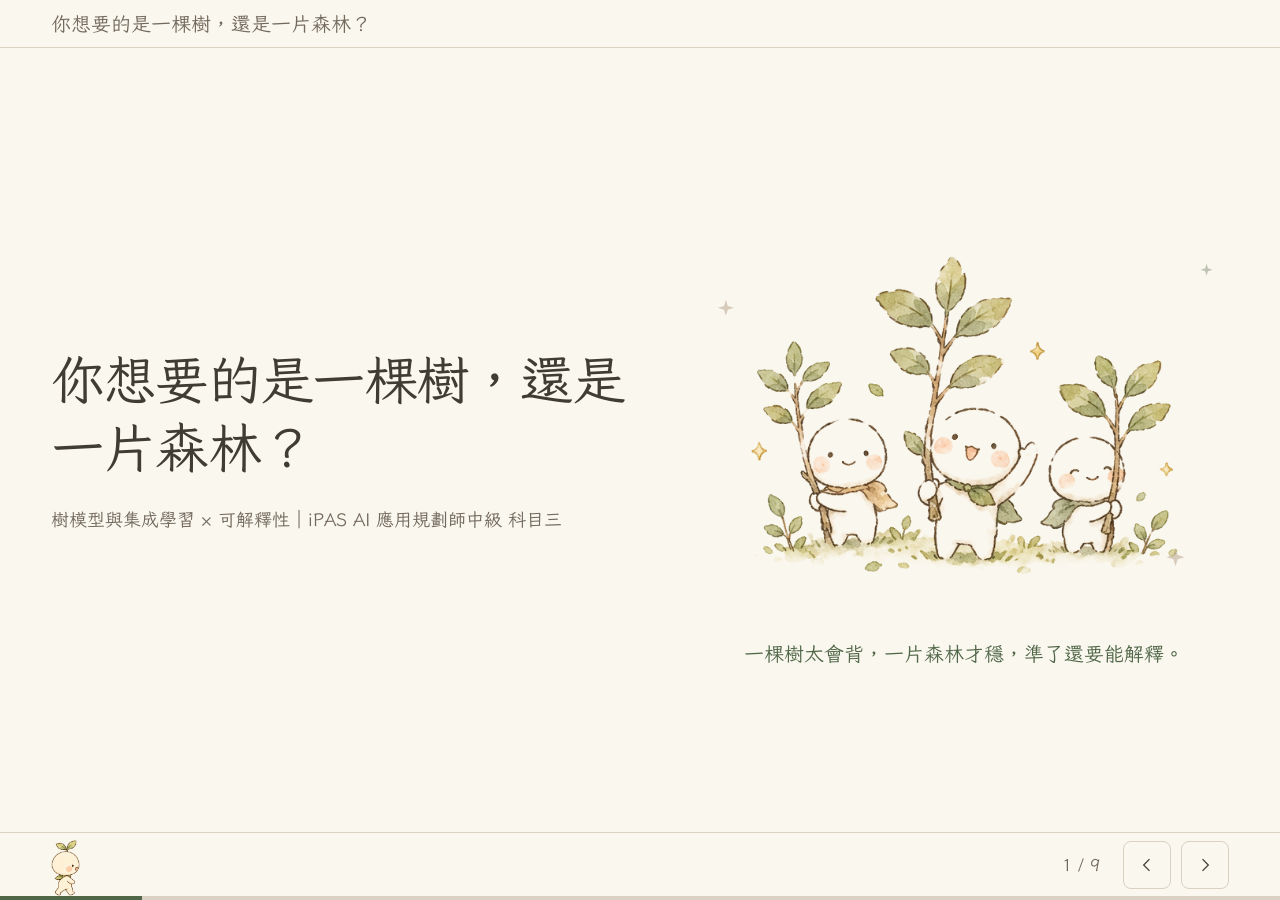
==== index.html @ 28744456 "拿掉超出學習指引的內容：刪附錄 B、C（sklearn 程式題）、去掉 min_samples_leaf／AdaBoost 字眼，共 9 頁 Co-Authored-By: Claude Fable " ====
<!doctype html>
<html lang="zh-Hant">
<head>
<meta charset="utf-8">
<meta name="viewport" content="width=device-width,initial-scale=1,viewport-fit=cover">
<link rel="icon" href="data:,">
<title>你想要的是一棵樹，還是一片森林？</title>
<link rel="preconnect" href="https://fonts.googleapis.com"><link rel="preconnect" href="https://fonts.gstatic.com" crossorigin><link href="https://fonts.googleapis.com/css2?family=LXGW+WenKai+TC&display=swap" rel="stylesheet">
<style>

:root{--footer-height:68px;--type-body:17px;--type-small:17px;--type-micro:16px;--type-reading:20px;--type-svg-body:18px;--type-svg-label:14px;--paper:#faf7ef;--ink:#403c33;--muted:#71695c;--line:#d9d1c1;--soft:#eee7dc;--signal:#e4ebd9;--green:#506747;--tea:#94795c;--serif:"LXGW WenKai TC","LXGW WenKai","霞鶩文楷","Iowan Old Style","Songti TC",Baskerville,serif;--sans:"LXGW WenKai TC","LXGW WenKai","霞鶩文楷","PingFang TC","Helvetica Neue","Microsoft JhengHei",sans-serif;--ease:cubic-bezier(.22,.72,.22,1)}
*{box-sizing:border-box}html,body{width:100%;height:100%;margin:0;overflow:hidden}body{background:var(--paper);color:var(--ink);font:var(--type-body)/1.45 var(--sans)}button{font:inherit;color:inherit;cursor:pointer;border:1px solid var(--line);background:transparent;border-radius:8px;padding:8px 12px;min-height:44px;touch-action:manipulation}button:hover{background:var(--soft)}button:focus-visible{outline:3px solid var(--green);outline-offset:3px}button:disabled{cursor:default}[hidden]{display:none!important}p{margin:0}h3{font-size:20px;margin:0 0 10px}strong{font-weight:650}
.topbar{position:fixed;inset:0 0 auto;height:48px;padding:0 4vw;display:flex;align-items:center;justify-content:space-between;border-bottom:1px solid var(--line);font-size:16px;color:var(--muted)}.brand{font-family:var(--serif);font-size:20px}.deck{height:100%}.slide{position:absolute;inset:48px 0 var(--footer-height);padding:16px 4vw;overflow:auto;visibility:hidden;opacity:0;transform:translateY(12px);transition:opacity .2s var(--ease),transform .2s var(--ease)}.slide.is-active{visibility:visible;opacity:1;transform:none}.shell{width:min(1240px,100%);min-height:100%;margin:auto;display:flex;flex-direction:column;gap:12px}.section-head{display:flex;justify-content:space-between;align-items:center;gap:16px}.section-head h2{font:500 clamp(30px,3.5vw,44px)/1.2 var(--serif);letter-spacing:-.035em;margin:0}.section-head .home-tag{white-space:nowrap;font-size:16px;color:var(--muted)}.section-head:has(.home-tag) h2{font-size:32px}.content{flex:1;display:flex;flex-direction:column;justify-content:center;gap:12px;min-width:0}.page-layout{position:relative;display:flex;flex-direction:column;justify-content:center;gap:12px;flex:1;min-width:0}.art{display:block;max-width:100%;height:auto;object-fit:contain;border:0;background:none;box-shadow:none;pointer-events:none}.bridge{margin:0;font-size:17px;line-height:1.4;color:var(--green);font-weight:650}.source-note{font-size:13px;color:var(--muted)}
table{width:100%;border-collapse:collapse;font-size:17px;line-height:1.4}th,td{text-align:left;vertical-align:top;border-bottom:1px solid var(--line);padding:7px 10px}thead{background:var(--signal)}th{font-weight:650}#s2 table{font-size:17px;line-height:1.3}#s2 th,#s2 td{padding:5px 8px}#s2 tbody tr:nth-child(2),#s2 tbody tr:nth-child(3){background:var(--signal)}#s2 tbody tr:hover td:last-child{background:#dce6ce;transition:background .2s}#s2 td:first-child{width:58%}
.route{display:grid;grid-template-columns:repeat(3,minmax(0,1fr));gap:12px}.route>button,.route>div{border:1px solid var(--line);border-radius:14px 10px 16px 9px;background:#f4f0e6;padding:10px 12px;text-align:left;font-size:16px;display:grid;grid-template-columns:36px 1fr;gap:4px 8px;align-items:center}.route span{grid-column:1/-1}.route-icon{width:34px;height:34px;fill:var(--signal);stroke:var(--green);stroke-width:2;stroke-linecap:round;stroke-linejoin:round}.svg-defs{position:absolute;width:0;height:0;overflow:hidden}
.quiz{min-width:0}.question{font-size:17px;line-height:1.45;margin-bottom:10px}.question p+p{margin-top:4px}.options{display:grid;grid-template-columns:1fr 1fr;gap:8px}.option{text-align:left;line-height:1.45;font-size:17px;padding:8px 10px;background:#fffdf8;transition:background .2s,border-color .2s}.quiz[data-answered] .option{background:var(--soft);border-color:var(--line);color:var(--muted)}.quiz[data-answered] .option.correct{background:var(--signal);border-color:var(--green);color:var(--ink)}.feedback{margin-top:10px;padding:10px 12px;border-left:3px solid var(--green);background:#edf1e5;font-size:17px;line-height:1.4;animation:fade-in .3s var(--ease)}.feedback p+p{margin-top:4px}.result{font-weight:650;color:var(--green);margin-bottom:5px}.mechanism{display:block;width:100%;height:150px;margin:4px 0 8px;fill:var(--signal);stroke:var(--green);stroke-width:2}.mechanism text{fill:var(--ink);stroke:none;font:18px var(--sans)}.ink-lines{fill:#faf7ef;stroke-linecap:round}.original-data{width:62%;margin:8px auto}.original-data td,.original-data th{padding:3px 8px}.quiz[data-answered] .original-data tbody tr:first-child td:last-child{outline:2px solid var(--green);outline-offset:-2px;background:var(--signal)}.steps{border-bottom:1px solid var(--line);margin-bottom:6px;padding-bottom:6px}.steps p{font-weight:600}#s5 .question{line-height:1.35}#s5 .feedback{font-size:16px;line-height:1.35}#s5 .option{line-height:1.35}#s6 .feedback table{margin:8px 0;font-size:16px}#s6 .feedback th,#s6 .feedback td{padding:5px 8px}
.accordion{display:grid;gap:10px}.exam-row{border:1px solid var(--line);border-radius:10px;overflow:hidden}.row-toggle{width:100%;border:0;border-radius:0;display:grid;grid-template-columns:138px 1fr;gap:4px 12px;text-align:left}.row-toggle span:first-child{color:var(--tea)}.row-toggle small{grid-column:2;font-size:13px;color:var(--muted)}.summary-answer{grid-column:2;color:var(--green);font-weight:650}.exam-panel{padding:8px 12px 12px;border-top:1px solid var(--line);animation:fade-in .3s}.exam-panel .option{font-size:16px;padding:6px 9px}.exam-panel .question{font-size:17px}.exam-panel .feedback{padding:5px 10px}.exam-panel .result{margin:0}.exam-panel .feedback p+p{display:none}
.flip-grid{display:grid;grid-template-columns:1fr 1fr;gap:16px;align-items:start}.flip-card{perspective:900px;border:1px solid var(--line);border-radius:14px;background:#f4f0e6;overflow:hidden}.flip-toggle{width:100%;text-align:left;border:0;border-radius:0;background:var(--soft);font-weight:650}.flip-front,.flip-back{padding:16px;min-height:220px}.flip-front h3,.flip-back h3{color:var(--green)}.flip-front p+p{margin-top:18px}.flip-back{animation:flip-in .35s var(--ease);transform-origin:center}.flip-back .question,.flip-back .option,.flip-back .feedback{font-size:16px}.flip-back .options{grid-template-columns:1fr;gap:5px}.flip-back .option{padding:5px 8px}.flip-back .feedback{padding:5px 8px}.flip-back .feedback p:not(.result){display:none}#s7 .route{margin-bottom:10px}.takeaways{display:grid;gap:48px}.takeaways p{font:500 clamp(25px,2.9vw,37px)/1.45 var(--serif);opacity:0;transform:translateY(10px)}.takeaways p.shown{opacity:1;transform:none;transition:opacity .35s,transform .35s}#s8 .section-head{display:none}
.appendix-grid{display:grid;grid-template-columns:1fr 1fr;gap:24px;align-items:start}.appendix-grid>div{min-width:0}.appendix-grid .options{grid-template-columns:1fr;gap:6px}.appendix-grid .option{font-size:17px;padding:7px 10px}.appendix-grid .question{font-size:17px}.appendix-grid .feedback{font-size:16px}.appendix-grid table{font-size:17px}.reference-notes{padding:16px;background:var(--soft);display:grid;gap:12px}pre{margin:8px 0;padding:12px;background:#eee9df;border:1px solid var(--line);border-radius:8px;overflow:auto;max-width:100%;font:13px/1.5 ui-monospace,SFMono-Regular,Menlo,monospace;tab-size:4}code{font:inherit}.back-link{margin-left:auto;white-space:nowrap;font-size:16px;min-height:38px}.progress{z-index:11;position:fixed;bottom:0;left:0;width:100%;height:4px;background:var(--line)}.progress:after{content:"";display:block;width:var(--progress);height:100%;background:var(--green);transition:width .2s}.edge{position:fixed;top:48px;bottom:var(--footer-height);width:2.5vw;padding:0;min-height:0;border:0;border-radius:0;z-index:4;background:transparent}.edge:hover{background:rgba(148,121,92,.08)}#prev{left:0}#next{right:0}
@keyframes fade-in{from{opacity:0;transform:translateY(6px)}to{opacity:1;transform:none}}@keyframes flip-in{from{opacity:0;transform:rotateY(-12deg)}to{opacity:1;transform:none}}
.quiz[data-qid="mock-2"] .verbatim{display:grid;grid-template-columns:1fr 1fr;gap:16px}.quiz[data-qid="mock-2"] .options{grid-template-columns:1fr}.quiz[data-qid="mock-2"] .original-data{width:100%}.quiz[data-qid="mock-2"] .feedback{display:grid;grid-template-columns:1fr 1fr;gap:4px 18px}.quiz[data-qid="mock-2"] .result{grid-column:1/-1}.quiz[data-qid="mock-2"] .steps{border-bottom:0;margin:0;padding:0}
@media(max-width:900px){.section-head h2{font-size:32px}.page-layout{gap:16px}.slide{padding:16px 4vw}.route{gap:6px}.route>button,.route>div{font-size:14px}.appendix-grid{gap:16px}}
@media(max-width:600px){.quiz[data-qid="mock-2"] .verbatim,.quiz[data-qid="mock-2"] .feedback{grid-template-columns:1fr}.topbar{height:48px}.brand{font-size:17px}.section-head h2,.section-head:has(.home-tag) h2{font-size:28px}.section-head{flex-wrap:wrap}.options,.appendix-grid,.flip-grid,.route{grid-template-columns:1fr}.row-toggle{grid-template-columns:1fr}.row-toggle small,.summary-answer{grid-column:1}.original-data{width:100%}#s8 .takeaways{padding-top:30px}.takeaways{gap:24px}.section-head .home-tag{font-size:13px}}
#s3 .accordion:has(.row-toggle[aria-expanded="true"]) .row-toggle[aria-expanded="false"] :is(small,.summary-answer){display:none}
#s3 .row-toggle[aria-expanded="true"] small{display:none}
#s3 .exam-panel .question,#s3 .exam-panel .option{font-size:15px;line-height:1.4}
#s3 .exam-panel .options{gap:6px}
/* Transparent stickers occupy page-specific whitespace; no shared illustration column. */
#s2 .section-head{gap:24px;align-items:center}#s2 .section-head h2{flex:1;min-width:0}#s2 .art{width:12vw;flex:none}#s2 .content{justify-content:flex-start}
#s3 .content{margin-right:calc(22vw + 24px)}#s3 .art{position:absolute;right:0;bottom:12px;width:22vw}
#s3 .page-layout:has(.row-toggle[aria-expanded="true"]) .content{margin-right:calc(14vw + 24px)}#s3 .page-layout:has(.row-toggle[aria-expanded="true"]) .art{width:14vw}
:is(#s4,#s5,#s6) .verbatim{display:grid;grid-template-columns:minmax(0,1fr) auto;gap:12px 24px;align-items:end}
:is(#s4,#s5,#s6) .verbatim>.question{grid-column:1/-1;margin:0}:is(#s4,#s5,#s6) .verbatim>.options{grid-column:1;align-self:start}
:is(#s4,#s5,#s6) .art{grid-column:2;grid-row:2;justify-self:end;transition:width .3s var(--ease),height .3s var(--ease)}
#s4 .art{width:24vw}#s5 .art{width:auto;height:40vh}#s6 .art{width:26vw}
:is(#s4,#s6) .quiz[data-answered] .art{width:10vw}#s5 .quiz[data-answered] .art{height:12vh}
#s5 .verbatim{grid-template-columns:minmax(0,1.1fr) minmax(0,1fr) auto;column-gap:16px}#s5 .verbatim>.question{grid-column:1;grid-row:1}#s5 .verbatim>.options{grid-column:2;grid-row:1;grid-template-columns:1fr}#s5 .verbatim>.art{grid-column:3;grid-row:1}#s5 .original-data{width:100%;margin:8px 0}
#s7 .page-layout>.content{flex:1}#s7 .art{position:absolute;left:calc(50% - 148px);bottom:0;width:10vw;margin:0}
#s8 .takeaways{margin-right:calc(23vw + 24px)}#s8 .art{position:absolute;right:0;top:50%;width:23vw;transform:translateY(-50%)}
@media(max-width:900px){#s7 .art{position:static;align-self:flex-end}#s2 .section-head{flex-wrap:nowrap}#s5 .verbatim{grid-template-columns:minmax(0,1fr) auto;column-gap:24px}#s5 .verbatim>.question{grid-column:1/-1;grid-row:1}#s5 .verbatim>.options{grid-column:1;grid-row:2}#s5 .verbatim>.art{grid-column:2;grid-row:2}}
@media(max-width:600px){.brand{font-size:clamp(12px,3.7vw,17px)}#s2 .section-head{flex-wrap:wrap}#s2 .art{width:40vw;margin-left:auto}#s3 .content,#s3 .page-layout:has(.row-toggle[aria-expanded="true"]) .content{margin-right:0}#s3 .art,#s3 .page-layout:has(.row-toggle[aria-expanded="true"]) .art{position:static;width:40vw;align-self:flex-end}:is(#s4,#s5,#s6) .verbatim{grid-template-columns:minmax(0,1fr)}:is(#s4,#s5,#s6) .art{grid-column:1;grid-row:3}:is(#s4,#s6) .art{width:46vw}#s5 .art{height:40vh;max-height:320px}#s5 .verbatim>.options{grid-column:1;grid-row:2;grid-template-columns:1fr}#s5 .verbatim>.art{grid-column:1;grid-row:3}:is(#s4,#s6) .quiz[data-answered] .art{width:24vw}#s5 .quiz[data-answered] .art{height:12vh}#s7 .art{position:static;width:44vw;align-self:flex-end}#s8 .takeaways{margin-right:0}#s8 .art{position:static;transform:none;width:56vw;align-self:flex-end}}
.footer{position:fixed;inset:auto 0 0;height:var(--footer-height);background:var(--paper);z-index:10;display:flex;align-items:center;justify-content:space-between;gap:24px;padding:8px 4vw 11px;border-top:1px solid var(--line)}
.footer-notes{flex:1;min-width:0}.controls{display:flex;align-items:center;gap:10px;margin-left:auto;flex-shrink:0}.controls button{width:48px;height:48px;padding:8px;display:grid;place-items:center}.controls svg{width:20px;height:20px;fill:none;stroke:currentColor;stroke-width:1.5}.controls .mode-toggle{width:auto;padding:0 14px;font:inherit;font-size:16px;white-space:nowrap}.mode-toggle[aria-pressed="true"]{background:var(--signal);border-color:var(--green)}.page-number{min-width:64px;text-align:center;white-space:nowrap;font-variant-numeric:tabular-nums;color:var(--muted)}
@media(max-width:900px){:root{--footer-height:116px}.footer{flex-wrap:wrap;gap:4px;padding:8px 4vw 11px}.footer-notes{flex-basis:100%}.footer .bridge{font-size:15px}.controls{gap:8px}}
/* Cover: independent transform layers keep entrance, float and sway additive. */
.cover .hero{display:grid;grid-template-columns:1.15fr 1fr;align-items:center;gap:40px;flex:1;min-width:0}
.cover h1{font:400 clamp(32px,4.2vw,54px)/1.25 var(--serif);letter-spacing:-.035em;margin:0 0 24px}
.cover .muted{color:var(--muted);font-size:18px;line-height:1.6}
.cover .score-art{min-width:0;text-align:center}
.cover .reading{font-size:var(--type-reading);line-height:1.5;color:var(--green);margin-top:20px}
.cover-entrance{padding:24px;opacity:1;transform:none}
.cover-float{position:relative;width:fit-content;max-width:100%;margin:auto}
.cover-sway{transform-origin:50% 80%}
.cover .art{height:min(45vh,360px);width:auto;max-width:100%;object-fit:contain}
.cover-star{position:absolute;width:16px;height:16px;background:var(--tea);clip-path:polygon(50% 0,62% 38%,100% 50%,62% 62%,50% 100%,38% 62%,0 50%,38% 38%);opacity:.35}
.cover-star:nth-of-type(1){left:-12px;top:18%}
.cover-star:nth-of-type(2){right:-14px;top:8%;width:12px;height:12px;background:var(--green)}
.cover-star:nth-of-type(3){right:3%;bottom:8%;width:18px;height:18px}
.cover.is-active .cover-entrance{animation:cover-enter .4s ease-out both}
.cover.is-active .cover-float{animation:cover-float 3.2s ease-in-out .4s infinite}
.cover.is-active .cover-sway{animation:cover-sway 5s ease-in-out .8s infinite backwards}
.cover.is-active .cover-star{animation:cover-twinkle 1.8s ease-in-out .4s infinite}
.cover.is-active .cover-star:nth-of-type(2){animation-duration:2.2s;animation-delay:.9s}
.cover.is-active .cover-star:nth-of-type(3){animation-duration:2.6s;animation-delay:1.3s}
@keyframes cover-enter{from{opacity:0;transform:translateY(12px)}to{opacity:1;transform:translateY(0)}}
@keyframes cover-float{0%,100%{transform:translateY(0)}50%{transform:translateY(-8px)}}
@keyframes cover-sway{0%,100%{transform:rotate(-1.2deg)}50%{transform:rotate(1.2deg)}}
@keyframes cover-twinkle{0%,100%{opacity:.15}50%{opacity:.9}}
@media(max-width:900px){.cover .hero{gap:24px}.cover h1{font-size:36px}}
@media(max-width:600px){.cover .hero{grid-template-columns:minmax(0,1fr);gap:16px;align-content:center}.cover h1{font-size:30px;margin-bottom:12px}.cover .muted{font-size:16px}.cover .art{height:min(32vh,240px)}.cover .reading{font-size:18px;margin-top:8px}.cover-entrance{padding:16px}}
@media(prefers-reduced-motion:reduce){*,*:before,*:after{transition:none!important;animation:none!important}}
@media print{html,body{height:auto;overflow:visible}.topbar,.edge,.progress,.back-link,.footer{display:none}.slide{position:relative;inset:auto;visibility:visible!important;opacity:1;transform:none;overflow:visible;break-after:page}.takeaways p{opacity:1;transform:none}.shell{min-height:0}}
</style>
<link rel="stylesheet" href="library/tea-characters.css"><script type="module" src="library/tea-characters.js"></script>
<style>.footer .flipbook{position:absolute;left:4vw;bottom:4px;margin:0;pointer-events:none}.footer .footer-notes{padding-left:72px}.tea-duo{display:flex;justify-content:center;align-items:flex-end;gap:28px}.cover .tea-duo{height:min(45vh,360px)}#s8 .tea-duo{position:absolute;right:0;top:50%;width:23vw;transform:translateY(-50%);gap:16px}@media(max-width:600px){.cover .tea-duo{height:min(32vh,240px)}}</style>
</head>
<body>
<svg class="svg-defs" aria-hidden="true"><defs>
<symbol id="tree" viewBox="0 0 64 64"><path d="M32 57V33M32 5 13 29h10L9 44h46L41 29h10Z"/></symbol>
<symbol id="forest" viewBox="0 0 64 64"><path d="M13 53V34M13 13 3 29h6L1 42h24L17 29h6ZM50 53V34M50 13 40 29h6L38 42h24L54 29h6ZM32 58V32M32 5 20 25h7L17 43h30L37 25h7Z"/></symbol>
<symbol id="glass" viewBox="0 0 64 64"><circle cx="27" cy="26" r="19"/><path d="m41 41 17 17M19 27l6 6 12-15"/></symbol>
</defs></svg>
<header class="topbar"><span class="brand">你想要的是一棵樹，還是一片森林？</span></header>
<main class="deck">
<section class="slide cover is-active" id="s1" data-title="你想要的是一棵樹，還是一片森林？" aria-labelledby="s1-title" aria-hidden="false">
<div class="shell"><div class="hero">
<div><h1 id="s1-title">你想要的是一棵樹，還是一片森林？</h1><p class="muted">樹模型與集成學習 × 可解釋性｜iPAS AI 應用規劃師中級 科目三</p></div>
<div class="score-art"><div class="cover-entrance"><div class="cover-float"><div class="cover-sway"><img class="art" src="assets/p03.png" width="595" height="457" alt="三個小人舉著樹苗"></div><span class="cover-star" aria-hidden="true"></span><span class="cover-star" aria-hidden="true"></span><span class="cover-star" aria-hidden="true"></span></div></div><p class="reading">一棵樹太會背，一片森林才穩，準了還要能解釋。</p></div>
</div></div></section>
<section class="slide" id="s2" data-title="你想要的是一棵樹，還是一片森林？" aria-labelledby="s2-title" aria-hidden="true" inert>
<div class="shell"><header class="section-head"><h2 id="s2-title">你想要的是一棵樹，還是一片森林？</h2><img class="art" src="assets/p01.png" width="657" height="445" alt=""></header>
<div class="page-layout"><div class="content"><div class="route"><button type="button" data-goto="4"><svg class="route-icon" viewBox="0 0 64 64" aria-hidden="true"><use href="#tree"/></svg><strong>一棵決策樹（Decision Tree）</strong><span>看得到每條規則，但太會背</span></button><button type="button" data-goto="5"><svg class="route-icon" viewBox="0 0 64 64" aria-hidden="true"><use href="#forest"/></svg><strong>一片森林（集成：Random Forest／XGBoost）</strong><span>準，但看不到規則</span></button><button type="button" data-goto="7"><svg class="route-icon" viewBox="0 0 64 64" aria-hidden="true"><use href="#glass"/></svg><strong>解釋回來</strong><span>特徵重要性（Feature Importance）看整體、SHAP 看單筆</span></button></div><p class="source-note">兩場公告試題：樹模型 4 題（114-2 第 8、18 題；115-1 第 16、28 題）、可解釋性 2 題（114-2 第 14 題；115-1 第 37 題），合計 12 分。</p><table class=""><thead><tr><th scope="col">看到</th><th scope="col">選</th></tr></thead><tbody><tr><td>資訊增益（Information Gain）、基尼不純度（Gini Impurity）</td><td>決策樹的分裂指標</td></tr><tr><td>Bootstrap 抽樣＋每次分裂隨機選部分特徵、平行訓練、投票／平均</td><td>隨機森林（Random Forest）＝ Bagging，降變異（Variance）</td></tr><tr><td>逐步修正目前累積模型的殘差（前一階段的誤差）、序列訓練</td><td>梯度提升（Gradient Boosting）＝ Boosting，降偏差（Bias）</td></tr><tr><td>正則化項＋缺失值自動處理＋並行化訓練</td><td>XGBoost 相較傳統 GBDT 的改進</td></tr><tr><td>目標函數加樹的複雜度懲罰項（深度、葉節點數、葉節點權重 L2）</td><td>XGBoost 防過擬合的設計</td></tr><tr><td>非線性關係＋要整體特徵重要性供稽核</td><td>隨機森林迴歸（Random Forest Regression）</td></tr><tr><td>要解釋單筆預測的原因</td><td>SHAP；要看整體重視哪些特徵 → 全域特徵重要性</td></tr><tr><td>葉子式生長（Leaf-wise）、更快但較易過擬合</td><td>LightGBM</td></tr><tr><td>醫療診斷、貸款核准這類高風險決策，要能說明理由</td><td>可解釋性最關鍵的情境</td></tr></tbody></table></div>
</div>
</div></section>
<section class="slide" id="s3" data-title="兩場考過的 4 題" aria-labelledby="s3-title" aria-hidden="true" inert>
<div class="shell"><header class="section-head"><h2 id="s3-title">兩場考過的 4 題</h2></header>
<div class="page-layout"><div class="content"><div class="accordion"><div class="exam-row"><button class="row-toggle" aria-expanded="false" aria-controls="exam-0" type="button"><span>114-2 第 8 題</span><strong>資訊增益主要用在哪類模型</strong><span class="summary-answer" hidden>(D) 遞迴分裂的決策樹</span><small>資訊增益</small></button><div class="exam-panel" id="exam-0" hidden><article class="quiz" data-qid="official-1" data-answer="D">
<div class="verbatim"><div class="question"><p>資訊增益（Information Gain）常用於衡量特徵對分類結果的不確定性貢獻程度，並據以進行特徵選擇。此方法主要應用於下列哪一類模型架構中？</p></div>
<div class="options"><button type="button" class="option" aria-pressed="false">(A)使用 L1 正則化進行特徵篩選的線性模型；</button>
<button type="button" class="option" aria-pressed="false">(B)利用激活函數（Activation Function）進行特徵擷取的深度神經網路；</button>
<button type="button" class="option" aria-pressed="false">(C)透過核函數（Kernel Function）將特徵映射至高維空間的分類模型；</button>
<button type="button" class="option" aria-pressed="false">(D)透過遞迴分裂方式建立分類規則的決策樹模型</button>
</div></div>
<div class="feedback" hidden role="status"><p class="result">正解 D</p><p>資訊增益</p></div>
</article></div></div><div class="exam-row"><button class="row-toggle" aria-expanded="false" aria-controls="exam-1" type="button"><span>114-2 第 18 題</span><strong>XGBoost 相較傳統 GBDT 的主要技術改進</strong><span class="summary-answer" hidden>(A) 正則化＋缺失值自動處理＋並行化</span><small>XGBoost 比 GBDT 多了什麼</small></button><div class="exam-panel" id="exam-1" hidden><article class="quiz" data-qid="official-2" data-answer="A">
<div class="verbatim"><div class="question"><p>下列何者最能同時反映 XGBoost（eXtreme Gradient Boosting）相較於傳統梯度提升決策樹（Gradient Boosting Decision Tree, GBDT）的主要技術改進？</p></div>
<div class="options"><button type="button" class="option" aria-pressed="false">(A)引入正則化項（Regularization）以抑制過擬合，並支援缺失值自動處理與並行化訓練；</button>
<button type="button" class="option" aria-pressed="false">(B)改以隨機森林（Random Forest）架構取代樹模型以提升準確率；</button>
<button type="button" class="option" aria-pressed="false">(C)以類神經網路（Neural Network）取代弱分類器（Weak Learners）；</button>
<button type="button" class="option" aria-pressed="false">(D)採用批次正規化（Batch Normalization）技術提升模型穩定性</button>
</div></div>
<div class="feedback" hidden role="status"><p class="result">正解 A</p><p>XGBoost 比 GBDT 多了什麼</p></div>
</article></div></div><div class="exam-row"><button class="row-toggle" aria-expanded="false" aria-controls="exam-2" type="button"><span>115-1 第 16 題</span><strong>XGBoost 目標函數加了什麼防過擬合</strong><span class="summary-answer" hidden>(A) 樹的複雜度懲罰項</span><small>目標函數正則化</small></button><div class="exam-panel" id="exam-2" hidden><article class="quiz" data-qid="official-3" data-answer="A">
<div class="verbatim"><div class="question"><p>某資料科學家在信用評分任務中使用 XGBoost 建立模型，發現模型在訓練集表現良好但驗證集出現過擬合跡象。他檢視其模型設計，發現 XGBoost 在目標函數（Objective Function）中引入額外的正則化機制以控制模型複雜度。相較於傳統梯度提升決策樹（GBDT），XGBoost 在其核心目標函數中加入了下列哪一種關鍵設計，使其具備更強的防過擬合能力？</p></div>
<div class="options"><button type="button" class="option" aria-pressed="false">(A)加入樹的複雜度懲罰項（包含深度、葉節點數量與葉節點權重的 L2 正則化）；</button>
<button type="button" class="option" aria-pressed="false">(B)加入動態學習率（Dynamic Learning Rate）的強制衰減機制；</button>
<button type="button" class="option" aria-pressed="false">(C)加入卷積運算（Convolution）以萃取特徵間的空間關係；</button>
<button type="button" class="option" aria-pressed="false">(D)強制所有決策樹深度為 1（Decision Stumps）</button>
</div></div>
<div class="feedback" hidden role="status"><p class="result">正解 A</p><p>目標函數正則化</p></div>
</article></div></div><div class="exam-row"><button class="row-toggle" aria-expanded="false" aria-controls="exam-3" type="button"><span>115-1 第 28 題</span><strong>非線性＋要整體特徵重要性供稽核，選哪個模型</strong><span class="summary-answer" hidden>(B) 隨機森林迴歸</span><small>非線性＋特徵重要性</small></button><div class="exam-panel" id="exam-3" hidden><article class="quiz" data-qid="official-4" data-answer="B">
<div class="verbatim"><div class="question"><p>某房仲平台要預測物件成交價，資料集含 50 個特徵，其中部分特徵與房價呈非線性關係，且業務單位要求模型須能提供整體特徵重要性以供稽核。下列哪一種模型選擇策略最符合需求？</p></div>
<div class="options"><button type="button" class="option" aria-pressed="false">(A)使用羅吉斯迴歸（Logistic Regression），透過線性係數解釋特徵影響，但無法有效建模非線性關係；</button>
<button type="button" class="option" aria-pressed="false">(B)使用隨機森林迴歸（Random Forest Regression），可處理非線性關係，並提供整體特徵重要性（Feature Importance）作為解釋依據；</button>
<button type="button" class="option" aria-pressed="false">(C)用 K-means 分群（K-means Clustering）後分別建立迴歸模型，以提升預測準確度並間接提升可解釋性；</button>
<button type="button" class="option" aria-pressed="false">(D)使用支持向量迴歸（Support Vector Regression, SVR），透過核函數（Kernel Function）捕捉非線性關係，並以支持向量解釋模型決策</button>
</div></div>
<div class="feedback" hidden role="status"><p class="result">正解 B</p><p>非線性＋特徵重要性</p></div>
</article></div></div></div></div>
<img class="art" src="assets/p02.png" width="314" height="347" alt="">
</div>
</div></section>
<section class="slide" id="s4" data-title="模擬題① 隨機森林為什麼比一棵樹穩" aria-labelledby="s4-title" aria-hidden="true" inert>
<div class="shell"><header class="section-head"><h2 id="s4-title">模擬題① 隨機森林為什麼比一棵樹穩</h2></header>
<div class="page-layout"><div class="content"><article class="quiz" data-qid="mock-1" data-answer="C">
<div class="verbatim"><div class="question"><p>某團隊發現，單棵決策樹只要訓練資料略有變動，預測結果就明顯改變，因此改用隨機森林（Random Forest）。</p>
<p>下列哪項最能解釋隨機森林改善這種不穩定性的主要機制？</p></div>
<div class="options"><button type="button" class="option" aria-pressed="false">A. 依序建立決策樹，讓每棵新樹專門修正前一階段的預測錯誤。</button>
<button type="button" class="option" aria-pressed="false">B. 讓每棵樹使用完全相同的資料與特徵，使所有樹盡量產生一致結果。</button>
<button type="button" class="option" aria-pressed="false">C. 透過 Bootstrap 抽樣及分裂時的隨機特徵選取，降低樹間相關性，再整合預測。</button>
<button type="button" class="option" aria-pressed="false">D. 將每棵樹限制為只有一次分裂，再以提高各棵樹偏差的方式提升穩定性。</button>
</div><img class="art" src="assets/p03.png" width="595" height="457" alt=""></div>
<div class="feedback" hidden role="status"><p class="result">正解 C</p><svg class="mechanism" viewBox="0 0 740 190" role="img" aria-label="一份資料經 Bootstrap 抽樣成三份子樣本，各樹在每次分裂選取部分特徵，再投票或平均"><g class="ink-lines"><rect x="5" y="65" width="110" height="60" rx="8"/><path d="M115 95h32M147 30v130M147 30h28M147 95h28M147 160h28M305 30h45M305 95h45M305 160h45M425 30h35v130h-35M460 95h45"/><rect x="175" y="8" width="130" height="44" rx="8"/><rect x="175" y="73" width="130" height="44" rx="8"/><rect x="175" y="138" width="130" height="44" rx="8"/><rect x="505" y="65" width="215" height="60" rx="8"/></g><use href="#tree" x="355" y="0" width="55" height="55"/><use href="#tree" x="355" y="65" width="55" height="55"/><use href="#tree" x="355" y="130" width="55" height="55"/><g text-anchor="middle"><text x="60" y="101">一份資料</text><text x="240" y="36">子樣本 1</text><text x="240" y="101">子樣本 2</text><text x="240" y="166">子樣本 3</text><text x="614" y="101">投票／平均</text><text x="151" y="61">抽樣</text><text x="465" y="61">選特徵</text></g></svg><p>A 是 Boosting 的做法（序列修正），不是隨機森林</p><p>B 全部一樣＝沒有多樣性，平均了也沒用</p><p>C 正解：兩種隨機降低樹之間的相關性，平均後變異才降得下來</p><p>D 深度 1 的樹是弱學習器，提高偏差不是隨機森林的目的</p></div>
</article></div>
</div>
</div></section>
<section class="slide" id="s5" data-title="模擬題② 梯度提升樹太會背，怎麼調" aria-labelledby="s5-title" aria-hidden="true" inert>
<div class="shell"><header class="section-head"><h2 id="s5-title">模擬題② 梯度提升樹太會背，怎麼調</h2></header>
<div class="page-layout"><div class="content"><article class="quiz" data-qid="mock-2" data-answer="C">
<div class="verbatim"><div class="question"><p>某資料科學團隊使用 5-Fold Cross-Validation 比較兩個迴歸模型，得到以下結果：</p>
<table class="original-data"><thead><tr><th scope="col">模型</th><th scope="col">訓練 RMSE</th><th scope="col">驗證 RMSE</th></tr></thead><tbody><tr><td>模型 A</td><td>4.2 ± 0.3</td><td>12.8 ± 3.6</td></tr><tr><td>模型 B</td><td>9.1 ± 0.4</td><td>10.2 ± 0.7</td></tr></tbody></table>
<p>模型 A 為高複雜度的梯度提升樹，模型 B 為加入 L2 正則化的線性迴歸。</p>
<p>進一步分析發現：</p>
<p>- 模型 A 在不同 Fold 間的預測表現差異明顯。</p>
<p>- 模型 B 的訓練與驗證誤差較接近。</p>
<p>- 資料中存在非線性關係，且部分特徵高度相關。</p>
<p>- 目前無法取得額外訓練資料。</p>
<p>若希望改善泛化能力，同時保留捕捉非線性關係的能力，下列哪個策略最合理？</p></div>
<div class="options"><button type="button" class="option" aria-pressed="false">A. 優先選擇模型 B，因為訓練與驗證 RMSE 差距較小，代表其預測能力必然優於任何經過調參的模型 A。</button>
<button type="button" class="option" aria-pressed="false">B. 增加模型 A 的樹深度與迭代次數，讓模型充分學習非線性關係，再利用 Early Stopping 決定最佳迭代次數。</button>
<button type="button" class="option" aria-pressed="false">C. 對模型 A 降低樹深度、提高葉節點最小樣本限制，並調整正則化強度，使用交叉驗證評估改善效果。</button>
<button type="button" class="option" aria-pressed="false">D. 將模型 A 改用更小的學習率，同時大幅增加迭代次數，因為較小學習率可保證降低模型變異。</button>
</div><img class="art" src="assets/p04.png" width="442" height="699" alt=""></div>
<div class="feedback" hidden role="status"><p class="result">正解 C</p><div class="steps"><p>1. 看診斷：訓練 4.2、驗證 12.8，差距大；±3.6 代表 Fold 之間跳動大 → 高變異（過擬合）</p><p>2. 高變異要做的事：讓模型「少背一點」＝降複雜度</p><p>3. 樹模型降複雜度的三個旋鈕：降樹深度（max_depth）、提高葉節點最小樣本、加正則化；調完用交叉驗證確認</p></div><div class="option-reasons"><p>A「必然優於」是絕對化字眼；題目要求保留非線性，線性迴歸做不到</p><p>B 加深、加迭代＝更會背，方向相反</p><p>C 正解</p><p>D 學習率變小只是每步走小一點，不「保證」降變異；而且學習率縮小通常要配合增加迭代次數</p></div></div>
</article></div>
</div>
</div></section>
<section class="slide" id="s6" data-title="模擬題③ 隨機森林和 XGBoost 誰比較準" aria-labelledby="s6-title" aria-hidden="true" inert>
<div class="shell"><header class="section-head"><h2 id="s6-title">模擬題③ 隨機森林和 XGBoost 誰比較準</h2></header>
<div class="page-layout"><div class="content"><article class="quiz" data-qid="mock-3" data-answer="B">
<div class="verbatim"><div class="question"><p>下列哪一項最能描述 Random Forest 與 Boosting 的差異？</p></div>
<div class="options"><button type="button" class="option" aria-pressed="false">A. 兩者都只會使用單一決策樹</button>
<button type="button" class="option" aria-pressed="false">B. Random Forest 屬於 Bagging，Boosting 會逐步修正前一輪的錯誤</button>
<button type="button" class="option" aria-pressed="false">C. Boosting 不能處理分類問題</button>
<button type="button" class="option" aria-pressed="false">D. Random Forest 一定比 XGBoost 準確</button>
</div><img class="art" src="assets/p05.png" width="765" height="306" alt=""></div>
<div class="feedback" hidden role="status"><p class="result">正解 B</p><table class=""><thead><tr><th scope="col"></th><th scope="col">Bagging（隨機森林）</th><th scope="col">Boosting（GBDT／XGBoost／LightGBM）</th></tr></thead><tbody><tr><td>怎麼訓練</td><td>平行，各樹獨立</td><td>序列，每棵修正目前累積結果的殘差</td></tr><tr><td>主要降什麼</td><td>變異（Variance）</td><td>偏差（Bias）</td></tr><tr><td>最後怎麼合</td><td>投票／平均</td><td>加權相加</td></tr><tr><td>誰比較準</td><td>看資料、看驗證結果，沒有一定</td><td>同左</td></tr></tbody></table><p>A 兩者都是多棵樹，不是單棵</p><p>B 正解，一句話同時抓到兩者差異</p><p>C Gradient Boosting、XGBoost 都能做分類</p><p>D「一定」是警訊；誰準要用驗證結果判斷</p></div>
</article></div>
</div>
</div></section>
<section class="slide" id="s7" data-title="準了之後，怎麼解釋給稽核看" aria-labelledby="s7-title" aria-hidden="true" inert>
<div class="shell"><header class="section-head"><h2 id="s7-title">準了之後，怎麼解釋給稽核看</h2></header>
<div class="page-layout"><div class="content"><div class="route"><div><svg class="route-icon" viewBox="0 0 64 64" aria-hidden="true"><use href="#tree"/></svg><strong>決策樹（Decision Tree）</strong><span>規則看得到（白箱）</span></div><div><svg class="route-icon" viewBox="0 0 64 64" aria-hidden="true"><use href="#forest"/></svg><strong>隨機森林／XGBoost</strong><span>完整模型仍是黑箱</span></div><div><svg class="route-icon" viewBox="0 0 64 64" aria-hidden="true"><use href="#glass"/></svg><strong>解釋回來</strong><span>整體與單筆，兩條路</span></div></div><div class="flip-grid"><div class="flip-card"><button class="flip-toggle" type="button" aria-expanded="false" aria-controls="global-back">整體｜模型最重視哪些特徵</button><div class="flip-front"><h3>特徵重要性</h3><p>Feature Importance</p><p>給稽核，說明模型整體重視哪些特徵。</p></div><div class="flip-back" id="global-back" hidden data-answer="B"><p>115-1 第 28 題</p><p>非線性＋要整體特徵重要性供稽核，選哪個模型</p><h3>正解 B｜隨機森林迴歸</h3><p>Random Forest Regression</p></div></div><div class="flip-card"><button class="flip-toggle" type="button" aria-expanded="false" aria-controls="local-back">單筆｜這一筆為什麼被拒絕</button><div class="flip-front"><h3>SHAP</h3><p>SHapley Additive exPlanations</p><p>給客戶、給監管，說明單筆預測原因。</p></div><div class="flip-back" id="local-back" hidden><article class="quiz" data-qid="official-37" data-answer="A">
<div class="verbatim"><div class="question"><p>某銀行導入 AI 貸款審核系統，監管要求每筆被拒絕的申請須提供可理解的拒絕原因。技術主管評估以下方案，哪一種最能實現個別預測的局部可解釋性（Local Explainability）？</p></div>
<div class="options"><button type="button" class="option" aria-pressed="false">(A)SHAP（SHapley Additive exPlanations）值：計算每個特徵對單筆預測的貢獻；</button>
<button type="button" class="option" aria-pressed="false">(B)全域特徵重要性（Global Feature Importance）：說明整體特徵影響，無法解釋單一個案；</button>
<button type="button" class="option" aria-pressed="false">(C)Grad-CAM（Gradient-weighted Class Activation Mapping）：以熱力圖解釋影像模型；</button>
<button type="button" class="option" aria-pressed="false">(D)混淆矩陣（Confusion Matrix）：呈現整體分類表現</button>
</div></div>
<div class="feedback" hidden role="status"><p class="result">正解 A</p><p>SHAP 計算每個特徵對單筆預測的貢獻。</p></div>
</article></div></div></div></div>
<img class="art" src="assets/p06.png" width="534" height="291" alt="">
</div>
</div></section>
<section class="slide" id="s8" data-title="3 句話帶走" aria-labelledby="s8-title" aria-hidden="true" inert>
<div class="shell"><header class="section-head"><h2 id="s8-title">3 句話帶走</h2></header>
<div class="page-layout"><div class="content"><div class="takeaways"><p>Bagging 降變異，Boosting 降偏差</p><p>XGBoost ＝ 正則化 ＋ 缺失值自動處理 ＋ 並行化</p><p>要稽核整體看特徵重要性，要解釋單筆用 SHAP</p></div></div>
<div class="tea-duo"><tea-chara name="naicha" action="float" size="210"></tea-chara><tea-chara name="xiaoye" action="idle" size="200" flip data-wave-on-enter></tea-chara></div>
</div>
</div></section>
<section class="slide" id="s9" data-title="📖 附錄 A：學習指引精華" aria-labelledby="s9-title" aria-hidden="true" inert>
<div class="shell"><header class="section-head"><h2 id="s9-title">📖 附錄 A：學習指引精華</h2><span class="home-tag">📖 回家看</span><button class="back-link" type="button" data-goto="6">回到正文</button></header>
<div class="content"><div class="appendix-grid"><div><h3>決策樹與隨機森林</h3><table class=""><thead><tr><th scope="col"></th><th scope="col">決策樹（Decision Tree）</th><th scope="col">隨機森林（Random Forest）</th></tr></thead><tbody><tr><td>結構</td><td>一棵樹，遞迴分裂</td><td>多棵樹，Bootstrap 抽樣＋隨機選特徵</td></tr><tr><td>解釋性</td><td>高，規則看得到</td><td>較低，但有特徵重要性</td></tr><tr><td>過擬合</td><td>容易</td><td>抗過擬合能力強</td></tr><tr><td>防過擬合</td><td>剪枝（樹深度 max_depth、葉節點最小樣本）</td><td>多數決／平均</td></tr><tr><td>要不要特徵縮放</td><td>不需要</td><td>不需要</td></tr></tbody></table></div><div><h3>Bagging 與 Boosting</h3><table class=""><thead><tr><th scope="col"></th><th scope="col">Bagging</th><th scope="col">Boosting</th></tr></thead><tbody><tr><td>訓練方式</td><td>平行，各模型獨立</td><td>序列，修正前一輪錯誤</td></tr><tr><td>重點降低</td><td>變異（Variance）</td><td>偏差（Bias）</td></tr><tr><td>代表</td><td>Random Forest</td><td>Gradient Boosting、XGBoost、LightGBM</td></tr><tr><td>整合方式</td><td>投票（分類）／平均（迴歸）</td><td>加權整合</td></tr></tbody></table></div></div><div class="reference-notes"><p><strong>決策樹分裂指標</strong>：基尼不純度（Gini Impurity），值越小越純；資訊增益（Information Gain），衡量熵（Entropy）下降；分類誤差（Classification Error）。</p><p><strong>XGBoost 相較傳統梯度提升決策樹（GBDT）</strong>：Block 結構加速、自動學習缺失值走向、L1／L2 正則化（Regularization）。</p><p><strong>LightGBM</strong>：葉子式生長（Leaf-wise），通常更快，但較易過擬合。</p></div></div>
</div></section>
</main>
<button class="edge" id="prev" type="button" aria-label="上一張"></button>
<button class="edge" id="next" type="button" aria-label="後一張"></button>
<footer class="footer">
<div class="footer-notes">
<p data-slide="s2" class="bridge" hidden>看到關鍵字就能選，是這 6 題的共同特徵。</p>
<p data-slide="s3" class="bridge" hidden>四題都是關鍵字題，看到就能選。</p>
<p data-slide="s4" class="bridge after-answer" hidden>一棵樹太會背，就讓很多棵不一樣的樹投票。</p>
<p data-slide="s5" class="bridge after-answer" hidden>差距大、Fold 間跳動大，就是在叫你把樹修小。</p>
<p data-slide="s6" class="bridge after-answer" hidden>看到 Random Forest 想 Bagging，看到 XGBoost 想 Boosting，不要比誰一定準。</p>
<p data-slide="s7" class="bridge" hidden>集成模型是黑箱，整體看特徵重要性，單筆看 SHAP。</p>
</div>
<tea-chara id="flipbook" class="flipbook" name="xiaoye" mode="flipbook" frames="walk" frame="1" size="58" breathe aria-hidden="true"></tea-chara>
<div class="controls">
<button id="mode-toggle" class="mode-toggle" type="button" aria-pressed="false" hidden>切換為解析模式</button>
<span id="page-number" class="page-number" aria-label="頁碼" aria-live="polite">1 / 9</span>
<button id="prev-button" type="button" aria-label="上一頁"><svg viewBox="0 0 24 24" aria-hidden="true"><path d="m15 5-7 7 7 7"/></svg></button>
<button id="next-button" type="button" aria-label="下一頁"><svg viewBox="0 0 24 24" aria-hidden="true"><path d="m9 5 7 7-7 7"/></svg></button>
</div>
</footer>
<div id="progress" class="progress" aria-hidden="true"></div>
<script>

const slides=[...document.querySelectorAll('.slide')];
let currentSlide=0,explainMode=false,timers=[];
function updateFooter(){
 const slide=slides[currentSlide],button=document.querySelector('#mode-toggle');
 document.querySelector('#page-number').textContent=`${currentSlide+1} / ${slides.length}`;
 button.hidden=!slide.querySelector('.quiz');
 button.textContent=explainMode?'關閉解析模式':'切換為解析模式';
 button.setAttribute('aria-pressed',String(explainMode));
 document.querySelectorAll('.footer .bridge').forEach(bridge=>{
  bridge.hidden=bridge.dataset.slide!==slide.id||(bridge.classList.contains('after-answer')&&!slide.querySelector('.quiz[data-answered]'));
 });
}
function playTakeaways(){
 timers.forEach(clearTimeout);timers=[];
 const lines=[...document.querySelectorAll('.takeaways p')];
 lines.forEach(line=>line.classList.remove('shown'));
 if(currentSlide!==7)return;
 lines.forEach((line,i)=>{if(explainMode||matchMedia('(prefers-reduced-motion: reduce)').matches)line.classList.add('shown');else timers.push(setTimeout(()=>line.classList.add('shown'),i*800));});
}
function showSlide(index){
 currentSlide=(index+slides.length)%slides.length;
 if(document.activeElement.closest?.('.slide')&&!slides[currentSlide].contains(document.activeElement))document.activeElement.blur();
 slides.forEach((slide,i)=>{const active=i===currentSlide;slide.classList.toggle('is-active',active);slide.inert=!active;slide.setAttribute('aria-hidden',String(!active));});
 document.querySelector('#progress').style.setProperty('--progress',`${(currentSlide+1)/slides.length*100}%`);
 updateFooter();
 document.title='你想要的是一棵樹，還是一片森林？';
 playTakeaways();
}
function reveal(quiz,on,selected=null){
 if(on)quiz.dataset.answered='true';else delete quiz.dataset.answered;
 [...quiz.querySelectorAll('.option')].forEach((choice,i)=>{choice.classList.toggle('correct',on&&'ABCD'[i]===quiz.dataset.answer);choice.setAttribute('aria-pressed',String(on&&i===selected));});
 quiz.querySelector('.feedback').hidden=!on;
 const row=quiz.closest('.exam-row');if(row)row.querySelector('.summary-answer').hidden=!on;
 updateFooter();
}
document.querySelectorAll('.quiz').forEach(quiz=>quiz.querySelectorAll('.option').forEach((choice,i)=>choice.addEventListener('click',()=>reveal(quiz,true,i))));
function setRow(row,on){row.querySelector('.row-toggle').setAttribute('aria-expanded',String(on));row.querySelector('.exam-panel').hidden=!on;}
document.querySelectorAll('.row-toggle').forEach(button=>button.addEventListener('click',()=>{
 const row=button.closest('.exam-row'),open=button.getAttribute('aria-expanded')!=='true';
 document.querySelectorAll('.exam-row').forEach(other=>setRow(other,other===row&&open));
}));
function flip(card,on){
 card.querySelector('.flip-toggle').setAttribute('aria-expanded',String(on));
 card.querySelector('.flip-front').hidden=on;card.querySelector('.flip-back').hidden=!on;
 const quiz=card.querySelector('.quiz');if(quiz)reveal(quiz,on);
}
document.querySelectorAll('.flip-toggle').forEach(button=>button.addEventListener('click',()=>flip(button.closest('.flip-card'),button.getAttribute('aria-expanded')!=='true')));
function setExplainMode(on){
 explainMode=on;
 document.querySelectorAll('.quiz').forEach(quiz=>reveal(quiz,on));
 document.querySelectorAll('.flip-card').forEach(card=>flip(card,on));
 if(!on)document.querySelectorAll('.exam-row').forEach(row=>setRow(row,false));
 document.documentElement.classList.toggle('explain-mode',on);
 updateFooter();
 playTakeaways();
}
document.querySelectorAll('[data-goto]').forEach(b=>b.addEventListener('click',()=>showSlide(Number(b.dataset.goto)-1)));
document.querySelector('#mode-toggle').addEventListener('click',()=>setExplainMode(!explainMode));
document.querySelector('#prev-button').addEventListener('click',()=>showSlide(currentSlide-1));
document.querySelector('#next-button').addEventListener('click',()=>showSlide(currentSlide+1));
document.querySelector('#prev').addEventListener('click',()=>showSlide(currentSlide-1));
document.querySelector('#next').addEventListener('click',()=>showSlide(currentSlide+1));
addEventListener('keydown',event=>{
 if(event.altKey||event.ctrlKey||event.metaKey||event.target.matches('input,select,textarea')||event.target.isContentEditable)return;
 if(event.key==='ArrowRight'||event.key==='PageDown'){event.preventDefault();showSlide(currentSlide+1);}
 if(event.key==='ArrowLeft'||event.key==='PageUp'){event.preventDefault();showSlide(currentSlide-1);}
 if(event.key==='e'||event.key==='E'){event.preventDefault();setExplainMode(!explainMode);}
 if(event.key==='Escape'){
  event.preventDefault();
  const panel=document.activeElement.closest?.('.exam-panel,.flip-back');
  if(panel)panel.parentElement.querySelector('.row-toggle,.flip-toggle')?.focus();
  setExplainMode(false);
 }
});
let touchX=null,touchY=null;
function resetTouchGesture(){touchX=null;touchY=null;}
function findHorizontalScroller(target){for(let n=target;n instanceof Element;n=n.parentElement){if(/auto|scroll/.test(getComputedStyle(n).overflowX)&&n.scrollWidth>n.clientWidth+1)return n;}return null;}
addEventListener('touchstart',event=>{resetTouchGesture();if(event.touches.length!==1||event.target.closest('button,input,label,summary,.quiz')||findHorizontalScroller(event.target))return;touchX=event.changedTouches[0].screenX;touchY=event.changedTouches[0].screenY;},{passive:true});
addEventListener('touchend',event=>{if(touchX===null)return;const dx=event.changedTouches[0].screenX-touchX,dy=event.changedTouches[0].screenY-touchY;resetTouchGesture();if(Math.abs(dx)>55&&Math.abs(dx)>Math.abs(dy)*1.3)showSlide(currentSlide+(dx<0?1:-1));},{passive:true});
addEventListener('touchcancel',resetTouchGesture,{passive:true});
// Series zoom behavior copied from ch5-presentation.
function fitDeck(){const w=innerWidth,hgt=innerHeight;let s=1;if(w>900&&!matchMedia('print').matches){s=Math.min(w/1280,hgt>850?hgt/870:hgt/800);s=Math.max(1,Math.min(s,2.2));}document.body.style.zoom=s===1?'':String(Math.round(s*1000)/1000);}
addEventListener('resize',fitDeck);fitDeck();showSlide(0);
</script>
<script type="module">
const waveOnEnter=slide=>slide.querySelectorAll('tea-chara[data-wave-on-enter]').forEach(c=>{const go=()=>c.play&&c.play('wave');c.dataset.state==='ready'?go():c.addEventListener('tea-ready',go,{once:true});});
new MutationObserver(list=>list.forEach(m=>{if(m.target.classList.contains('is-active'))waveOnEnter(m.target);})).observe(document.querySelector('main.deck'),{attributes:true,attributeFilter:['class'],subtree:true});
document.querySelectorAll('section.slide.is-active').forEach(waveOnEnter);
const flip=document.getElementById('flipbook');const slidesAll=[...document.querySelectorAll('section.slide')];
const syncFlip=()=>{const i=slidesAll.findIndex(s=>s.classList.contains('is-active'));if(flip&&i>=0)flip.setAttribute('frame',String(i+1));};
new MutationObserver(syncFlip).observe(document.querySelector('main.deck'),{attributes:true,attributeFilter:['class'],subtree:true});syncFlip();
</script>
</body>
</html>
---- library/tea-characters.css ----
/* This file is linked both by the page (initial sizing) and inside the shadow root. */
tea-chara { display: inline-block; vertical-align: bottom; }
:host { display: inline-block; position: relative; vertical-align: bottom; contain: style; }
:host .stage, :host .travel, :host .mirror, :host .float, :host .breath, :host .rig { position: relative; width: 100%; height: 100%; }
:host .stage { isolation: isolate; }
:host .part { position: absolute; }
:host .part img { width: 100%; height: 100%; display: block; user-select: none; }
/* Four aligned frames advance every .15s; both expression tracks stay in phase. */
:host .walk-window { position: absolute; inset: 0; overflow: hidden; }
:host .walk-track { position: absolute; inset: 0 auto 0 0; display: flex; width: 400%; height: 100%; }
:host .walk-track img { display: block; width: 25%; height: 100%; flex: 0 0 25%; }
:host .moving.action-walk .walk-track { animation: tea-walk .6s steps(4, end) infinite; }
:host .walk-track.closed { opacity: 0; }
:host .blinking .walk-track.closed { opacity: 1; }
:host .blinking .walk-track.open { opacity: 0; }
:host .action-walk .mirror, :host([flip]) .action-walk .mirror { transform: scaleX(var(--walk-facing, 1)); }
:host .moving.action-walk .breath { animation: none; }
@keyframes tea-walk { to { transform: translateX(-100%); } }
:host [hidden] { display: none !important; }
:host([flip]) .mirror { transform: scaleX(-1); }
:host .moving .breath { animation: tea-breathe 2.4s ease-in-out infinite; }
:host .moving.action-float .float { animation: tea-float 3s ease-in-out infinite; }
/* One shot: raise 0–.2s, swing .2–2s, lower 2–2.35s. Keep both sets
   mounted for the crossfade; only hide raised arms once lowering is complete. */
:host .action-wave .part:is([data-part="arm-l-wave"], [data-part="arm-r-wave"]) {
  animation: tea-wave-raise .2s ease-out both, tea-wave .6s ease-in-out .2s 3, tea-wave-lower .35s ease-in 2s forwards;
}
:host .action-wave .part:is([data-part="arm-l"], [data-part="arm-r"]) {
  animation: tea-arm-fade-out .2s linear both, tea-arm-fade-in .2s linear 2s forwards;
}
:host([loop]) .action-wave .part:is([data-part="arm-l-wave"], [data-part="arm-r-wave"]) {
  animation: tea-wave-raise .2s ease-out both, tea-wave .6s ease-in-out .2s infinite;
}
:host([loop]) .action-wave .part:is([data-part="arm-l"], [data-part="arm-r"]) { animation: tea-arm-fade-out .2s linear both; }
:host .part[data-part="arm-l-wave"] { --wave-swing: -15deg; --wave-drop: -75deg; }
:host .shadow { display: none; position: absolute; width: 44%; height: 4%; left: 28%; bottom: -4%; background: #878b8760; border-radius: 50%; filter: blur(2px); }
:host .moving.action-float .shadow { display: block; animation: tea-shadow 3s ease-in-out infinite; }
:host .pivot { display: none; position: absolute; z-index: 20; width: 7px; height: 7px; border: 1px solid white; border-radius: 50%; background: #d73f68; box-shadow: 0 0 0 1px #552638; transform: translate(-50%, -50%); pointer-events: none; }
:host([show-pivots]) .pivot { display: block; }
:host .wave-guide { display: none; position: absolute; z-index: 21; width: 38px; border-top: 1px dashed #d73f68; pointer-events: none; }
:host .wave-guide i { position: absolute; left: 0; top: -1px; width: 38px; border-top: 2px solid #178b96; transform-origin: 0 0; transform: rotate(var(--base-angle)); }
:host .wave-guide b { position: absolute; left: 6px; top: 6px; white-space: nowrap; font: 10px sans-serif; color: #125460; background: #fff9e9e8; padding: 2px; }
:host([show-pivots]) .wave-guide { display: block; }
@keyframes tea-breathe { 0%, 100% { transform: translateY(0); } 50% { transform: translateY(-2px); } }
@keyframes tea-float { 0%, 100% { transform: translateY(0); } 50% { transform: translateY(-6px); } }
@keyframes tea-shadow { 0%, 100% { transform: scaleX(1); opacity: .65; } 50% { transform: scaleX(.72); opacity: .35; } }
@keyframes tea-wave { 0%, 100% { transform: rotate(var(--base-angle)); } 25% { transform: rotate(calc(var(--base-angle) + var(--wave-swing, 15deg))); } 75% { transform: rotate(calc(var(--base-angle) - var(--wave-swing, 15deg))); } }
@keyframes tea-wave-raise {
  from { transform: rotate(calc(var(--base-angle) + var(--wave-drop, 75deg))); opacity: 0; }
  to { transform: rotate(var(--base-angle)); opacity: 1; }
}
@keyframes tea-wave-lower {
  from { transform: rotate(var(--base-angle)); opacity: 1; }
  to { transform: rotate(calc(var(--base-angle) + var(--wave-drop, 75deg))); opacity: 0; }
}
@keyframes tea-arm-fade-out { from { opacity: 1; } to { opacity: 0; } }
@keyframes tea-arm-fade-in { from { opacity: 0; } to { opacity: 1; } }
@media (prefers-reduced-motion: reduce) {
:host .moving .breath, :host .moving .float, :host .action-wave .part, :host .shadow, :host .walk-track { animation: none !important; }
}

/* Complete hand-drawn frames: WAAPI uses steps(1, end) at manifest offsets. */
:host .frame-window { position: absolute; inset: 0; overflow: hidden; }
:host .frame-track { display: flex; height: 100%; }
:host .frame-track img { display: block; height: 100%; user-select: none; }
:host .frame-blink { position: absolute; inset: 0; }
:host .frame-blink-base { position: absolute; inset: 0; width: 100%; height: 100%; }
:host .frame-eyelids { position: absolute; }
:host .moving.frame-mode .breath { transform-origin: 50% 100%; animation: tea-frame-breathe 2.4s ease-in-out infinite; }
:host .moving.frame-mode:is(.action-wave, .action-walk) .breath { animation: none; }
@keyframes tea-frame-breathe { 0%, 100% { transform: scale(.98); } 50% { transform: scale(1.02); } }

/* Manual pages never interpolate, travel, blink, or inherit action animation. */
:host .flipbook .frame-track { transition: none; animation: none; }
:host .flipbook-breathing .breath { transform-origin: 50% 100%; animation: tea-flipbook-breathe 2.4s ease-in-out infinite; }
@keyframes tea-flipbook-breathe { 0%, 100% { transform: scale(1); } 50% { transform: scale(1.02); } }
@media (prefers-reduced-motion: reduce) {
  :host .flipbook .breath { animation: none !important; }
}
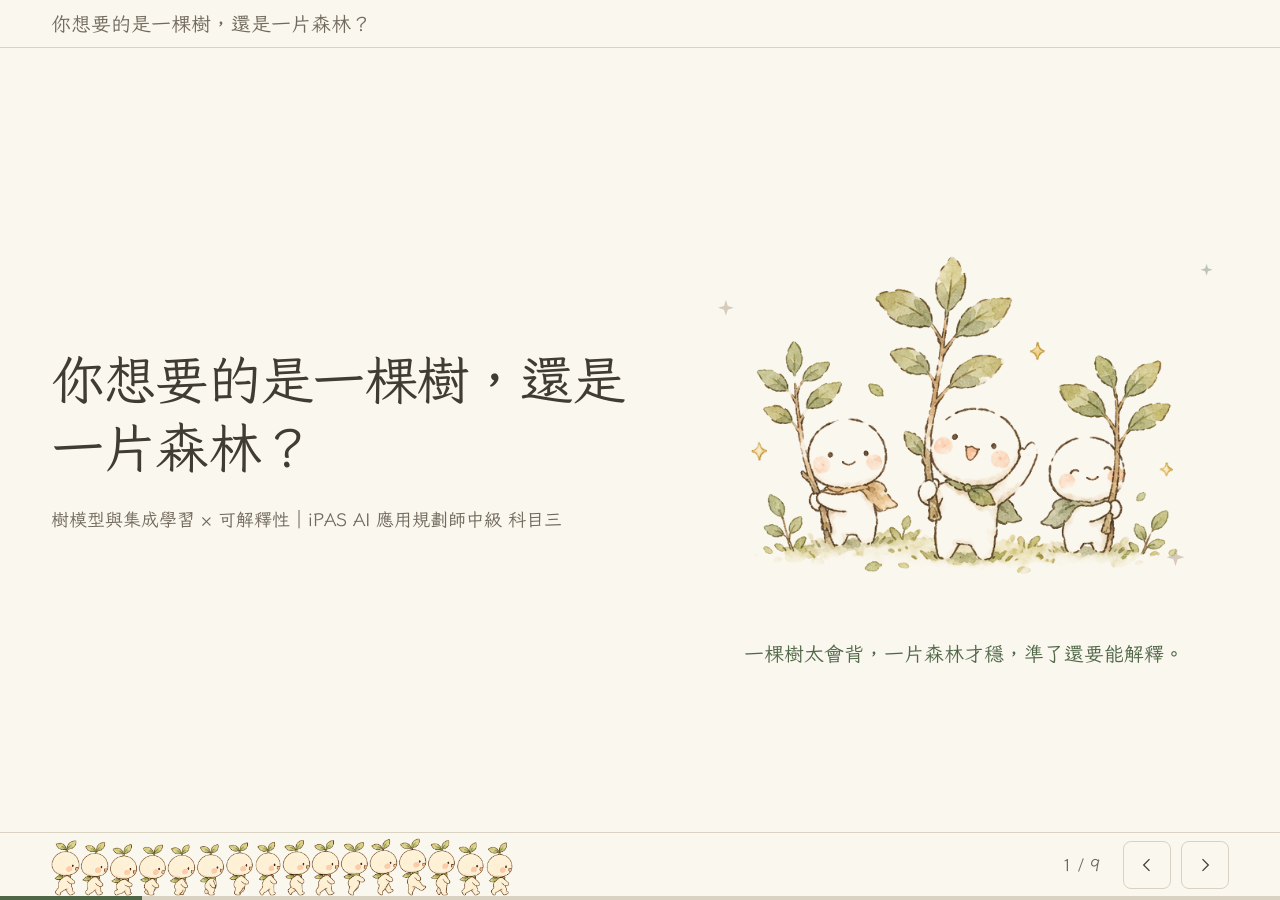
==== commit afd6ff51: "森林用詞改為「看不到完整規則／要靠工具解釋／但可以解釋」，避免讀成完全不能解釋 Co-Authored-By: Claude Opus 5.5 <noreply@anthropic.com>" ====
--- a/index.html
+++ b/index.html
@@ -70,6 +70,23 @@
 @media(max-width:600px){.cover .hero{grid-template-columns:minmax(0,1fr);gap:16px;align-content:center}.cover h1{font-size:30px;margin-bottom:12px}.cover .muted{font-size:16px}.cover .art{height:min(32vh,240px)}.cover .reading{font-size:18px;margin-top:8px}.cover-entrance{padding:16px}}
 @media(prefers-reduced-motion:reduce){*,*:before,*:after{transition:none!important;animation:none!important}}
 @media print{html,body{height:auto;overflow:visible}.topbar,.edge,.progress,.back-link,.footer{display:none}.slide{position:relative;inset:auto;visibility:visible!important;opacity:1;transform:none;overflow:visible;break-after:page}.takeaways p{opacity:1;transform:none}.shell{min-height:0}}
+/* Page 7: symmetric explanations followed by the unchanged full question. */
+#s7 .s7-art{position:static;width:120px;margin:0}
+#s7 .s7-content{justify-content:flex-start}
+#s7 .s7-compare{display:grid;grid-template-columns:repeat(2,minmax(0,1fr));gap:16px}
+#s7 .s7-compare-card{padding:12px 16px;border:1px solid var(--line);border-radius:14px;background:#f4f0e6}
+#s7 .s7-compare-card h3{color:var(--green);margin-bottom:8px}
+#s7 .s7-compare-card dl{display:grid;grid-template-columns:60px 1fr;gap:4px 12px;margin:0}#s7 .s7-compare-card dt{color:var(--muted)}#s7 .s7-compare-card dd{margin:0}
+#s7 .s7-exam{border:1px solid var(--line);border-radius:10px;padding:10px 12px}#s7 .s7-source{color:var(--tea);font-size:17px;margin-bottom:8px}
+/* Page 3: aligned question, cue and answer columns; reveal behavior is unchanged. */
+#s3 .content{margin-right:calc(14vw + 24px)}
+#s3 .art{width:14vw}
+#s3 .summary-head,#s3 .row-toggle{display:grid;grid-template-columns:138px minmax(0,.9fr) minmax(0,1.3fr);column-gap:16px;align-items:center;padding:12px}
+#s3 .summary-head{border:1px solid transparent;border-bottom-color:var(--line);font-weight:650;color:var(--muted)}
+#s3 .row-toggle{min-height:70px}
+#s3 .row-toggle>span{min-width:0}
+#s3 .summary-cue{grid-column:2}
+#s3 .summary-answer{grid-column:3}
 </style>
 <link rel="stylesheet" href="library/tea-characters.css"><script type="module" src="library/tea-characters.js"></script>
 <style>.footer .flipbook{position:absolute;left:4vw;bottom:4px;margin:0;pointer-events:none}.footer .footer-notes{padding-left:72px}.tea-duo{display:flex;justify-content:center;align-items:flex-end;gap:28px}.cover .tea-duo{height:min(45vh,360px)}#s8 .tea-duo{position:absolute;right:0;top:50%;width:23vw;transform:translateY(-50%);gap:16px}@media(max-width:600px){.cover .tea-duo{height:min(32vh,240px)}}</style>
@@ -89,12 +106,12 @@
 </div></div></section>
 <section class="slide" id="s2" data-title="你想要的是一棵樹，還是一片森林？" aria-labelledby="s2-title" aria-hidden="true" inert>
 <div class="shell"><header class="section-head"><h2 id="s2-title">你想要的是一棵樹，還是一片森林？</h2><img class="art" src="assets/p01.png" width="657" height="445" alt=""></header>
-<div class="page-layout"><div class="content"><div class="route"><button type="button" data-goto="4"><svg class="route-icon" viewBox="0 0 64 64" aria-hidden="true"><use href="#tree"/></svg><strong>一棵決策樹（Decision Tree）</strong><span>看得到每條規則，但太會背</span></button><button type="button" data-goto="5"><svg class="route-icon" viewBox="0 0 64 64" aria-hidden="true"><use href="#forest"/></svg><strong>一片森林（集成：Random Forest／XGBoost）</strong><span>準，但看不到規則</span></button><button type="button" data-goto="7"><svg class="route-icon" viewBox="0 0 64 64" aria-hidden="true"><use href="#glass"/></svg><strong>解釋回來</strong><span>特徵重要性（Feature Importance）看整體、SHAP 看單筆</span></button></div><p class="source-note">兩場公告試題：樹模型 4 題（114-2 第 8、18 題；115-1 第 16、28 題）、可解釋性 2 題（114-2 第 14 題；115-1 第 37 題），合計 12 分。</p><table class=""><thead><tr><th scope="col">看到</th><th scope="col">選</th></tr></thead><tbody><tr><td>資訊增益（Information Gain）、基尼不純度（Gini Impurity）</td><td>決策樹的分裂指標</td></tr><tr><td>Bootstrap 抽樣＋每次分裂隨機選部分特徵、平行訓練、投票／平均</td><td>隨機森林（Random Forest）＝ Bagging，降變異（Variance）</td></tr><tr><td>逐步修正目前累積模型的殘差（前一階段的誤差）、序列訓練</td><td>梯度提升（Gradient Boosting）＝ Boosting，降偏差（Bias）</td></tr><tr><td>正則化項＋缺失值自動處理＋並行化訓練</td><td>XGBoost 相較傳統 GBDT 的改進</td></tr><tr><td>目標函數加樹的複雜度懲罰項（深度、葉節點數、葉節點權重 L2）</td><td>XGBoost 防過擬合的設計</td></tr><tr><td>非線性關係＋要整體特徵重要性供稽核</td><td>隨機森林迴歸（Random Forest Regression）</td></tr><tr><td>要解釋單筆預測的原因</td><td>SHAP；要看整體重視哪些特徵 → 全域特徵重要性</td></tr><tr><td>葉子式生長（Leaf-wise）、更快但較易過擬合</td><td>LightGBM</td></tr><tr><td>醫療診斷、貸款核准這類高風險決策，要能說明理由</td><td>可解釋性最關鍵的情境</td></tr></tbody></table></div>
+<div class="page-layout"><div class="content"><div class="route"><button type="button" data-goto="4"><svg class="route-icon" viewBox="0 0 64 64" aria-hidden="true"><use href="#tree"/></svg><strong>一棵決策樹（Decision Tree）</strong><span>看得到每條規則，但太會背</span></button><button type="button" data-goto="5"><svg class="route-icon" viewBox="0 0 64 64" aria-hidden="true"><use href="#forest"/></svg><strong>一片森林（集成：Random Forest／XGBoost）</strong><span>穩，但看不到完整規則</span></button><button type="button" data-goto="7"><svg class="route-icon" viewBox="0 0 64 64" aria-hidden="true"><use href="#glass"/></svg><strong>解釋回來</strong><span>特徵重要性（Feature Importance）看整體、SHAP 看單筆</span></button></div><p class="source-note">兩場公告試題：樹模型 4 題（114-2 第 8、18 題；115-1 第 16、28 題）、可解釋性 2 題（114-2 第 14 題；115-1 第 37 題），合計 12 分。</p><table class=""><thead><tr><th scope="col">看到</th><th scope="col">選</th></tr></thead><tbody><tr><td>Bootstrap 抽樣＋每次分裂隨機選部分特徵、平行訓練、投票／平均</td><td>隨機森林（Random Forest）＝ Bagging，降變異（Variance）</td></tr><tr><td>逐步修正目前累積模型的殘差（前一階段的誤差）、序列訓練</td><td>梯度提升（Gradient Boosting）＝ Boosting，降偏差（Bias）</td></tr><tr><td>要解釋單筆預測的原因</td><td>SHAP；要看整體重視哪些特徵 → 全域特徵重要性</td></tr></tbody></table></div>
 </div>
 </div></section>
 <section class="slide" id="s3" data-title="兩場考過的 4 題" aria-labelledby="s3-title" aria-hidden="true" inert>
 <div class="shell"><header class="section-head"><h2 id="s3-title">兩場考過的 4 題</h2></header>
-<div class="page-layout"><div class="content"><div class="accordion"><div class="exam-row"><button class="row-toggle" aria-expanded="false" aria-controls="exam-0" type="button"><span>114-2 第 8 題</span><strong>資訊增益主要用在哪類模型</strong><span class="summary-answer" hidden>(D) 遞迴分裂的決策樹</span><small>資訊增益</small></button><div class="exam-panel" id="exam-0" hidden><article class="quiz" data-qid="official-1" data-answer="D">
+<div class="page-layout"><div class="content"><div class="accordion"><div class="summary-head"><span>題目</span><span>看到</span><span>選</span></div><div class="exam-row"><button class="row-toggle" aria-expanded="false" aria-controls="exam-0" type="button"><span>114-2 第 8 題</span><span class="summary-cue">資訊增益</span><span class="summary-answer" hidden>(D) 決策樹（決定樹怎麼分岔）</span></button><div class="exam-panel" id="exam-0" hidden><article class="quiz" data-qid="official-1" data-answer="D">
 <div class="verbatim"><div class="question"><p>資訊增益（Information Gain）常用於衡量特徵對分類結果的不確定性貢獻程度，並據以進行特徵選擇。此方法主要應用於下列哪一類模型架構中？</p></div>
 <div class="options"><button type="button" class="option" aria-pressed="false">(A)使用 L1 正則化進行特徵篩選的線性模型；</button>
 <button type="button" class="option" aria-pressed="false">(B)利用激活函數（Activation Function）進行特徵擷取的深度神經網路；</button>
@@ -102,7 +119,7 @@
 <button type="button" class="option" aria-pressed="false">(D)透過遞迴分裂方式建立分類規則的決策樹模型</button>
 </div></div>
 <div class="feedback" hidden role="status"><p class="result">正解 D</p><p>資訊增益</p></div>
-</article></div></div><div class="exam-row"><button class="row-toggle" aria-expanded="false" aria-controls="exam-1" type="button"><span>114-2 第 18 題</span><strong>XGBoost 相較傳統 GBDT 的主要技術改進</strong><span class="summary-answer" hidden>(A) 正則化＋缺失值自動處理＋並行化</span><small>XGBoost 比 GBDT 多了什麼</small></button><div class="exam-panel" id="exam-1" hidden><article class="quiz" data-qid="official-2" data-answer="A">
+</article></div></div><div class="exam-row"><button class="row-toggle" aria-expanded="false" aria-controls="exam-1" type="button"><span>114-2 第 18 題</span><span class="summary-cue">XGBoost 比 GBDT 多了什麼</span><span class="summary-answer" hidden>(A) 正則化＋缺失值自動處理＋並行化</span></button><div class="exam-panel" id="exam-1" hidden><article class="quiz" data-qid="official-2" data-answer="A">
 <div class="verbatim"><div class="question"><p>下列何者最能同時反映 XGBoost（eXtreme Gradient Boosting）相較於傳統梯度提升決策樹（Gradient Boosting Decision Tree, GBDT）的主要技術改進？</p></div>
 <div class="options"><button type="button" class="option" aria-pressed="false">(A)引入正則化項（Regularization）以抑制過擬合，並支援缺失值自動處理與並行化訓練；</button>
 <button type="button" class="option" aria-pressed="false">(B)改以隨機森林（Random Forest）架構取代樹模型以提升準確率；</button>
@@ -110,7 +127,7 @@
 <button type="button" class="option" aria-pressed="false">(D)採用批次正規化（Batch Normalization）技術提升模型穩定性</button>
 </div></div>
 <div class="feedback" hidden role="status"><p class="result">正解 A</p><p>XGBoost 比 GBDT 多了什麼</p></div>
-</article></div></div><div class="exam-row"><button class="row-toggle" aria-expanded="false" aria-controls="exam-2" type="button"><span>115-1 第 16 題</span><strong>XGBoost 目標函數加了什麼防過擬合</strong><span class="summary-answer" hidden>(A) 樹的複雜度懲罰項</span><small>目標函數正則化</small></button><div class="exam-panel" id="exam-2" hidden><article class="quiz" data-qid="official-3" data-answer="A">
+</article></div></div><div class="exam-row"><button class="row-toggle" aria-expanded="false" aria-controls="exam-2" type="button"><span>115-1 第 16 題</span><span class="summary-cue">XGBoost 怎麼防過擬合</span><span class="summary-answer" hidden>(A) 樹的複雜度懲罰（不讓樹長太複雜）</span></button><div class="exam-panel" id="exam-2" hidden><article class="quiz" data-qid="official-3" data-answer="A">
 <div class="verbatim"><div class="question"><p>某資料科學家在信用評分任務中使用 XGBoost 建立模型，發現模型在訓練集表現良好但驗證集出現過擬合跡象。他檢視其模型設計，發現 XGBoost 在目標函數（Objective Function）中引入額外的正則化機制以控制模型複雜度。相較於傳統梯度提升決策樹（GBDT），XGBoost 在其核心目標函數中加入了下列哪一種關鍵設計，使其具備更強的防過擬合能力？</p></div>
 <div class="options"><button type="button" class="option" aria-pressed="false">(A)加入樹的複雜度懲罰項（包含深度、葉節點數量與葉節點權重的 L2 正則化）；</button>
 <button type="button" class="option" aria-pressed="false">(B)加入動態學習率（Dynamic Learning Rate）的強制衰減機制；</button>
@@ -118,7 +135,7 @@
 <button type="button" class="option" aria-pressed="false">(D)強制所有決策樹深度為 1（Decision Stumps）</button>
 </div></div>
 <div class="feedback" hidden role="status"><p class="result">正解 A</p><p>目標函數正則化</p></div>
-</article></div></div><div class="exam-row"><button class="row-toggle" aria-expanded="false" aria-controls="exam-3" type="button"><span>115-1 第 28 題</span><strong>非線性＋要整體特徵重要性供稽核，選哪個模型</strong><span class="summary-answer" hidden>(B) 隨機森林迴歸</span><small>非線性＋特徵重要性</small></button><div class="exam-panel" id="exam-3" hidden><article class="quiz" data-qid="official-4" data-answer="B">
+</article></div></div><div class="exam-row"><button class="row-toggle" aria-expanded="false" aria-controls="exam-3" type="button"><span>115-1 第 28 題</span><span class="summary-cue">非線性＋要整體特徵重要性</span><span class="summary-answer" hidden>(B) 隨機森林迴歸</span></button><div class="exam-panel" id="exam-3" hidden><article class="quiz" data-qid="official-4" data-answer="B">
 <div class="verbatim"><div class="question"><p>某房仲平台要預測物件成交價，資料集含 50 個特徵，其中部分特徵與房價呈非線性關係，且業務單位要求模型須能提供整體特徵重要性以供稽核。下列哪一種模型選擇策略最符合需求？</p></div>
 <div class="options"><button type="button" class="option" aria-pressed="false">(A)使用羅吉斯迴歸（Logistic Regression），透過線性係數解釋特徵影響，但無法有效建模非線性關係；</button>
 <button type="button" class="option" aria-pressed="false">(B)使用隨機森林迴歸（Random Forest Regression），可處理非線性關係，並提供整體特徵重要性（Feature Importance）作為解釋依據；</button>
@@ -178,9 +195,15 @@
 </article></div>
 </div>
 </div></section>
-<section class="slide" id="s7" data-title="準了之後，怎麼解釋給稽核看" aria-labelledby="s7-title" aria-hidden="true" inert>
-<div class="shell"><header class="section-head"><h2 id="s7-title">準了之後，怎麼解釋給稽核看</h2></header>
-<div class="page-layout"><div class="content"><div class="route"><div><svg class="route-icon" viewBox="0 0 64 64" aria-hidden="true"><use href="#tree"/></svg><strong>決策樹（Decision Tree）</strong><span>規則看得到（白箱）</span></div><div><svg class="route-icon" viewBox="0 0 64 64" aria-hidden="true"><use href="#forest"/></svg><strong>隨機森林／XGBoost</strong><span>完整模型仍是黑箱</span></div><div><svg class="route-icon" viewBox="0 0 64 64" aria-hidden="true"><use href="#glass"/></svg><strong>解釋回來</strong><span>整體與單筆，兩條路</span></div></div><div class="flip-grid"><div class="flip-card"><button class="flip-toggle" type="button" aria-expanded="false" aria-controls="global-back">整體｜模型最重視哪些特徵</button><div class="flip-front"><h3>特徵重要性</h3><p>Feature Importance</p><p>給稽核，說明模型整體重視哪些特徵。</p></div><div class="flip-back" id="global-back" hidden data-answer="B"><p>115-1 第 28 題</p><p>非線性＋要整體特徵重要性供稽核，選哪個模型</p><h3>正解 B｜隨機森林迴歸</h3><p>Random Forest Regression</p></div></div><div class="flip-card"><button class="flip-toggle" type="button" aria-expanded="false" aria-controls="local-back">單筆｜這一筆為什麼被拒絕</button><div class="flip-front"><h3>SHAP</h3><p>SHapley Additive exPlanations</p><p>給客戶、給監管，說明單筆預測原因。</p></div><div class="flip-back" id="local-back" hidden><article class="quiz" data-qid="official-37" data-answer="A">
+<section class="slide" id="s7" data-title="怎麼解釋" aria-labelledby="s7-title" aria-hidden="true" inert>
+<div class="shell"><header class="section-head"><h2 id="s7-title">怎麼解釋</h2><img class="art s7-art" src="assets/p06.png" width="534" height="291" alt=""></header>
+<div class="page-layout"><div class="content s7-content"><div class="route"><div><svg class="route-icon" viewBox="0 0 64 64" aria-hidden="true"><use href="#tree"/></svg><strong>決策樹（Decision Tree）</strong><span>規則看得到（白箱）</span></div><div><svg class="route-icon" viewBox="0 0 64 64" aria-hidden="true"><use href="#forest"/></svg><strong>隨機森林／XGBoost</strong><span>完整模型仍是黑箱，要靠工具解釋</span></div><div><svg class="route-icon" viewBox="0 0 64 64" aria-hidden="true"><use href="#glass"/></svg><strong>解釋回來</strong><span>整體與單筆，兩條路</span></div></div>
+<div class="s7-compare">
+<div class="s7-compare-card"><h3>整體</h3><dl><dt>誰問</dt><dd>稽核</dd><dt>問什麼</dt><dd>「模型整體最重視哪些特徵？」</dd><dt>用什麼</dt><dd>特徵重要性（Feature Importance）</dd></dl></div>
+<div class="s7-compare-card"><h3>單筆</h3><dl><dt>誰問</dt><dd>被拒絕的客戶</dd><dt>問什麼</dt><dd>「我這一筆為什麼被拒絕？」</dd><dt>用什麼</dt><dd>SHAP</dd></dl></div>
+</div>
+<div class="s7-exam"><p class="s7-source">115-1 第 37 題</p>
+<article class="quiz" data-qid="official-37" data-answer="A">
 <div class="verbatim"><div class="question"><p>某銀行導入 AI 貸款審核系統，監管要求每筆被拒絕的申請須提供可理解的拒絕原因。技術主管評估以下方案，哪一種最能實現個別預測的局部可解釋性（Local Explainability）？</p></div>
 <div class="options"><button type="button" class="option" aria-pressed="false">(A)SHAP（SHapley Additive exPlanations）值：計算每個特徵對單筆預測的貢獻；</button>
 <button type="button" class="option" aria-pressed="false">(B)全域特徵重要性（Global Feature Importance）：說明整體特徵影響，無法解釋單一個案；</button>
@@ -188,9 +211,8 @@
 <button type="button" class="option" aria-pressed="false">(D)混淆矩陣（Confusion Matrix）：呈現整體分類表現</button>
 </div></div>
 <div class="feedback" hidden role="status"><p class="result">正解 A</p><p>SHAP 計算每個特徵對單筆預測的貢獻。</p></div>
-</article></div></div></div></div>
-<img class="art" src="assets/p06.png" width="534" height="291" alt="">
-</div>
+</article>
+</div></div></div>
 </div></section>
 <section class="slide" id="s8" data-title="3 句話帶走" aria-labelledby="s8-title" aria-hidden="true" inert>
 <div class="shell"><header class="section-head"><h2 id="s8-title">3 句話帶走</h2></header>
@@ -212,7 +234,7 @@
 <p data-slide="s4" class="bridge after-answer" hidden>一棵樹太會背，就讓很多棵不一樣的樹投票。</p>
 <p data-slide="s5" class="bridge after-answer" hidden>差距大、Fold 間跳動大，就是在叫你把樹修小。</p>
 <p data-slide="s6" class="bridge after-answer" hidden>看到 Random Forest 想 Bagging，看到 XGBoost 想 Boosting，不要比誰一定準。</p>
-<p data-slide="s7" class="bridge" hidden>集成模型是黑箱，整體看特徵重要性，單筆看 SHAP。</p>
+<p data-slide="s7" class="bridge" hidden>集成模型是黑箱，但可以解釋：整體看特徵重要性，單筆看 SHAP。</p>
 </div>
 <tea-chara id="flipbook" class="flipbook" name="xiaoye" mode="flipbook" frames="walk" frame="1" size="58" breathe aria-hidden="true"></tea-chara>
 <div class="controls">
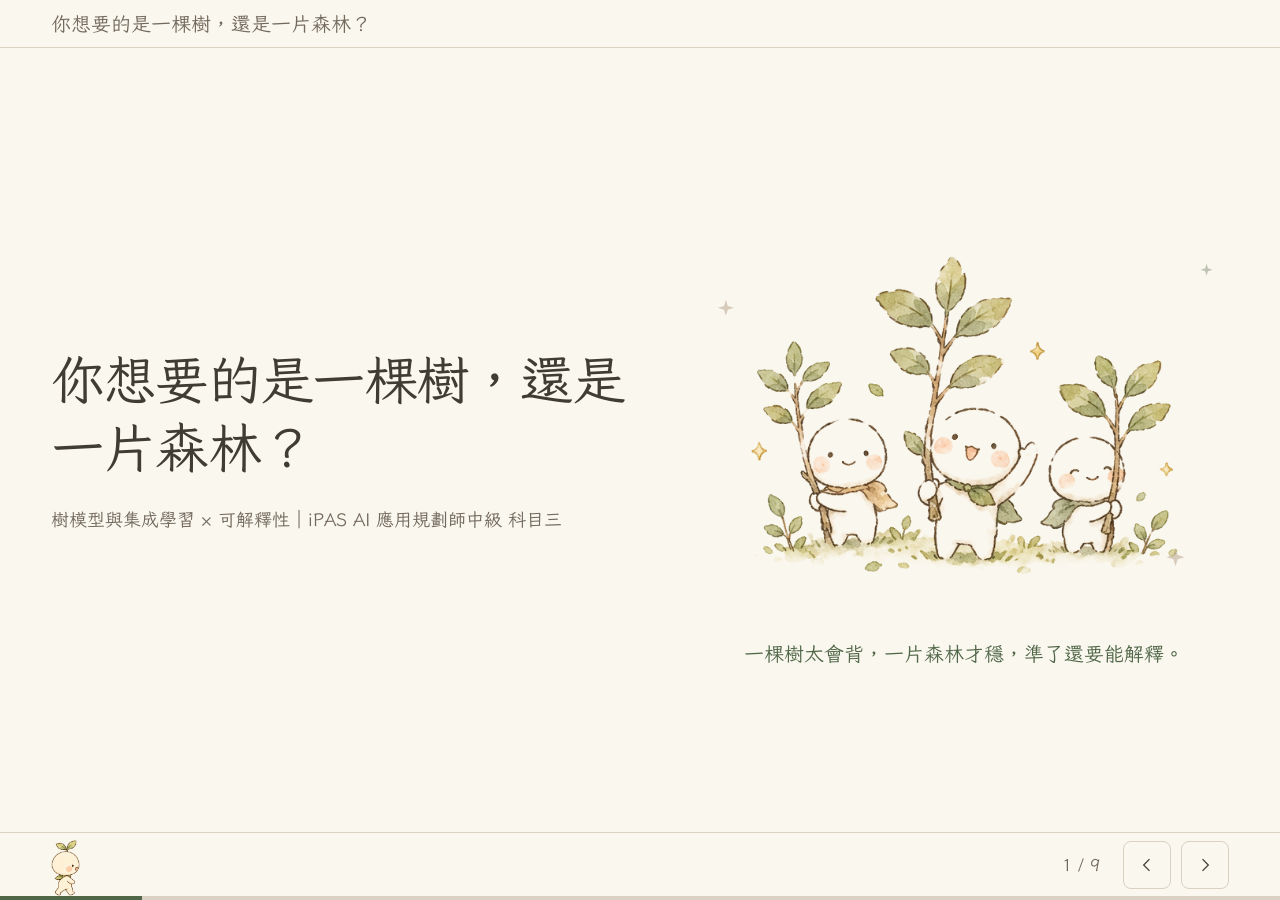
==== commit 7ddc9164: "第 2 頁改家族樹狀圖（無 emoji）；8 題題幹關鍵字加螢光標注 Co-Authored-By: Claude Opus 5.5 <noreply@anthropic.com>" ====
--- a/index.html
+++ b/index.html
@@ -87,6 +87,23 @@
 #s3 .row-toggle>span{min-width:0}
 #s3 .summary-cue{grid-column:2}
 #s3 .summary-answer{grid-column:3}
+
+/* Page 2: static tree-model family, scoped to the replacement diagram. */
+#s2 .tree-family{width:min(880px,100%);margin:4px auto 0;font-family:var(--sans);text-align:center;flex:none}
+#s2 .family-root{width:300px;max-width:100%;margin:auto;padding:10px 18px;border:1px solid var(--green);border-radius:14px 10px 16px 9px;background:var(--signal);font-size:24px;font-weight:650;line-height:1.3}
+#s2 .family-trunk{position:relative;height:56px;display:flex;align-items:center;justify-content:center}
+#s2 .family-trunk::before{content:"";position:absolute;inset:0 auto 0 50%;border-left:1px solid var(--tea)}
+#s2 .family-trunk span{position:relative;padding:3px 12px;background:var(--paper);color:var(--tea);font-size:19px;line-height:1.35}
+#s2 .family-branches{position:relative;display:grid;grid-template-columns:repeat(2,minmax(0,1fr));gap:32px}
+#s2 .family-branches::before{content:"";position:absolute;top:0;left:calc(25% - 8px);right:calc(25% - 8px);border-top:1px solid var(--tea)}
+#s2 .family-branch{position:relative;min-width:0;padding:24px 18px 14px;display:flex;flex-direction:column;align-items:center}
+#s2 .family-branch::before{content:"";position:absolute;top:0;left:50%;height:18px;border-left:1px solid var(--tea)}
+#s2 .family-branch h3{margin:0 0 10px;color:var(--green);font-size:22px;font-weight:650;line-height:1.3}
+#s2 .family-node{width:100%;padding:12px 10px;border:1px solid var(--line);border-radius:14px 10px 16px 9px;background:var(--signal);font-size:24px;font-weight:650;line-height:1.3}
+#s2 .family-boosting .family-node{background:var(--soft)}
+#s2 .family-benefit{display:inline-block;margin-top:10px;padding:3px 20px;border-radius:20px;background:var(--green);color:var(--paper);font-size:20px;font-weight:650;line-height:1.35}
+#s2 .family-boosting .family-benefit{background:var(--tea)}
+mark{background:#f3e48a;color:var(--ink);padding:0 3px;border-radius:3px}
 </style>
 <link rel="stylesheet" href="library/tea-characters.css"><script type="module" src="library/tea-characters.js"></script>
 <style>.footer .flipbook{position:absolute;left:4vw;bottom:4px;margin:0;pointer-events:none}.footer .footer-notes{padding-left:72px}.tea-duo{display:flex;justify-content:center;align-items:flex-end;gap:28px}.cover .tea-duo{height:min(45vh,360px)}#s8 .tea-duo{position:absolute;right:0;top:50%;width:23vw;transform:translateY(-50%);gap:16px}@media(max-width:600px){.cover .tea-duo{height:min(32vh,240px)}}</style>
@@ -106,13 +123,28 @@
 </div></div></section>
 <section class="slide" id="s2" data-title="你想要的是一棵樹，還是一片森林？" aria-labelledby="s2-title" aria-hidden="true" inert>
 <div class="shell"><header class="section-head"><h2 id="s2-title">你想要的是一棵樹，還是一片森林？</h2><img class="art" src="assets/p01.png" width="657" height="445" alt=""></header>
-<div class="page-layout"><div class="content"><div class="route"><button type="button" data-goto="4"><svg class="route-icon" viewBox="0 0 64 64" aria-hidden="true"><use href="#tree"/></svg><strong>一棵決策樹（Decision Tree）</strong><span>看得到每條規則，但太會背</span></button><button type="button" data-goto="5"><svg class="route-icon" viewBox="0 0 64 64" aria-hidden="true"><use href="#forest"/></svg><strong>一片森林（集成：Random Forest／XGBoost）</strong><span>穩，但看不到完整規則</span></button><button type="button" data-goto="7"><svg class="route-icon" viewBox="0 0 64 64" aria-hidden="true"><use href="#glass"/></svg><strong>解釋回來</strong><span>特徵重要性（Feature Importance）看整體、SHAP 看單筆</span></button></div><p class="source-note">兩場公告試題：樹模型 4 題（114-2 第 8、18 題；115-1 第 16、28 題）、可解釋性 2 題（114-2 第 14 題；115-1 第 37 題），合計 12 分。</p><table class=""><thead><tr><th scope="col">看到</th><th scope="col">選</th></tr></thead><tbody><tr><td>Bootstrap 抽樣＋每次分裂隨機選部分特徵、平行訓練、投票／平均</td><td>隨機森林（Random Forest）＝ Bagging，降變異（Variance）</td></tr><tr><td>逐步修正目前累積模型的殘差（前一階段的誤差）、序列訓練</td><td>梯度提升（Gradient Boosting）＝ Boosting，降偏差（Bias）</td></tr><tr><td>要解釋單筆預測的原因</td><td>SHAP；要看整體重視哪些特徵 → 全域特徵重要性</td></tr></tbody></table></div>
+<div class="page-layout"><div class="content"><div class="route"><button type="button" data-goto="4"><svg class="route-icon" viewBox="0 0 64 64" aria-hidden="true"><use href="#tree"/></svg><strong>一棵決策樹（Decision Tree）</strong><span>看得到每條規則，但太會背</span></button><button type="button" data-goto="5"><svg class="route-icon" viewBox="0 0 64 64" aria-hidden="true"><use href="#forest"/></svg><strong>一片森林（集成：Random Forest／XGBoost）</strong><span>穩，但看不到完整規則</span></button><button type="button" data-goto="7"><svg class="route-icon" viewBox="0 0 64 64" aria-hidden="true"><use href="#glass"/></svg><strong>解釋回來</strong><span>特徵重要性（Feature Importance）看整體、SHAP 看單筆</span></button></div><p class="source-note">兩場公告試題：樹模型 4 題（114-2 第 8、18 題；115-1 第 16、28 題）、可解釋性 2 題（114-2 第 14 題；115-1 第 37 題），合計 12 分。</p><div class="tree-family" role="group" aria-label="樹模型家族圖">
+  <div class="family-root">決策樹（一棵樹）</div>
+  <div class="family-trunk"><span>太會背 → 改用很多棵樹（集成）</span></div>
+  <div class="family-branches">
+    <div class="family-branch">
+      <h3>一起投票（Bagging）</h3>
+      <div class="family-node">隨機森林</div>
+      <span class="family-benefit">降變異</span>
+    </div>
+    <div class="family-branch family-boosting">
+      <h3>接力修錯（Boosting）</h3>
+      <div class="family-node">GBDT → XGBoost 加強版</div>
+      <span class="family-benefit">降偏差</span>
+    </div>
+  </div>
+</div></div>
 </div>
 </div></section>
 <section class="slide" id="s3" data-title="兩場考過的 4 題" aria-labelledby="s3-title" aria-hidden="true" inert>
 <div class="shell"><header class="section-head"><h2 id="s3-title">兩場考過的 4 題</h2></header>
 <div class="page-layout"><div class="content"><div class="accordion"><div class="summary-head"><span>題目</span><span>看到</span><span>選</span></div><div class="exam-row"><button class="row-toggle" aria-expanded="false" aria-controls="exam-0" type="button"><span>114-2 第 8 題</span><span class="summary-cue">資訊增益</span><span class="summary-answer" hidden>(D) 決策樹（決定樹怎麼分岔）</span></button><div class="exam-panel" id="exam-0" hidden><article class="quiz" data-qid="official-1" data-answer="D">
-<div class="verbatim"><div class="question"><p>資訊增益（Information Gain）常用於衡量特徵對分類結果的不確定性貢獻程度，並據以進行特徵選擇。此方法主要應用於下列哪一類模型架構中？</p></div>
+<div class="verbatim"><div class="question"><p><mark>資訊增益（Information Gain）</mark>常用於衡量特徵對分類結果的不確定性貢獻程度，並據以進行特徵選擇。此方法主要應用於下列哪一類模型架構中？</p></div>
 <div class="options"><button type="button" class="option" aria-pressed="false">(A)使用 L1 正則化進行特徵篩選的線性模型；</button>
 <button type="button" class="option" aria-pressed="false">(B)利用激活函數（Activation Function）進行特徵擷取的深度神經網路；</button>
 <button type="button" class="option" aria-pressed="false">(C)透過核函數（Kernel Function）將特徵映射至高維空間的分類模型；</button>
@@ -120,7 +152,7 @@
 </div></div>
 <div class="feedback" hidden role="status"><p class="result">正解 D</p><p>資訊增益</p></div>
 </article></div></div><div class="exam-row"><button class="row-toggle" aria-expanded="false" aria-controls="exam-1" type="button"><span>114-2 第 18 題</span><span class="summary-cue">XGBoost 比 GBDT 多了什麼</span><span class="summary-answer" hidden>(A) 正則化＋缺失值自動處理＋並行化</span></button><div class="exam-panel" id="exam-1" hidden><article class="quiz" data-qid="official-2" data-answer="A">
-<div class="verbatim"><div class="question"><p>下列何者最能同時反映 XGBoost（eXtreme Gradient Boosting）相較於傳統梯度提升決策樹（Gradient Boosting Decision Tree, GBDT）的主要技術改進？</p></div>
+<div class="verbatim"><div class="question"><p>下列何者最能同時反映 <mark>XGBoost（eXtreme Gradient Boosting）</mark><mark>相較於傳統梯度提升決策樹（Gradient Boosting Decision Tree, GBDT）的主要技術改進</mark>？</p></div>
 <div class="options"><button type="button" class="option" aria-pressed="false">(A)引入正則化項（Regularization）以抑制過擬合，並支援缺失值自動處理與並行化訓練；</button>
 <button type="button" class="option" aria-pressed="false">(B)改以隨機森林（Random Forest）架構取代樹模型以提升準確率；</button>
 <button type="button" class="option" aria-pressed="false">(C)以類神經網路（Neural Network）取代弱分類器（Weak Learners）；</button>
@@ -128,7 +160,7 @@
 </div></div>
 <div class="feedback" hidden role="status"><p class="result">正解 A</p><p>XGBoost 比 GBDT 多了什麼</p></div>
 </article></div></div><div class="exam-row"><button class="row-toggle" aria-expanded="false" aria-controls="exam-2" type="button"><span>115-1 第 16 題</span><span class="summary-cue">XGBoost 怎麼防過擬合</span><span class="summary-answer" hidden>(A) 樹的複雜度懲罰（不讓樹長太複雜）</span></button><div class="exam-panel" id="exam-2" hidden><article class="quiz" data-qid="official-3" data-answer="A">
-<div class="verbatim"><div class="question"><p>某資料科學家在信用評分任務中使用 XGBoost 建立模型，發現模型在訓練集表現良好但驗證集出現過擬合跡象。他檢視其模型設計，發現 XGBoost 在目標函數（Objective Function）中引入額外的正則化機制以控制模型複雜度。相較於傳統梯度提升決策樹（GBDT），XGBoost 在其核心目標函數中加入了下列哪一種關鍵設計，使其具備更強的防過擬合能力？</p></div>
+<div class="verbatim"><div class="question"><p>某資料科學家在信用評分任務中使用 XGBoost 建立模型，發現模型在<mark>訓練集表現良好但驗證集出現過擬合跡象</mark>。他檢視其模型設計，發現 XGBoost <mark>在目標函數（Objective Function）中引入額外的正則化機制以控制模型複雜度</mark>。相較於傳統梯度提升決策樹（GBDT），XGBoost 在其核心目標函數中加入了下列哪一種關鍵設計，使其具備更強的防過擬合能力？</p></div>
 <div class="options"><button type="button" class="option" aria-pressed="false">(A)加入樹的複雜度懲罰項（包含深度、葉節點數量與葉節點權重的 L2 正則化）；</button>
 <button type="button" class="option" aria-pressed="false">(B)加入動態學習率（Dynamic Learning Rate）的強制衰減機制；</button>
 <button type="button" class="option" aria-pressed="false">(C)加入卷積運算（Convolution）以萃取特徵間的空間關係；</button>
@@ -136,7 +168,7 @@
 </div></div>
 <div class="feedback" hidden role="status"><p class="result">正解 A</p><p>目標函數正則化</p></div>
 </article></div></div><div class="exam-row"><button class="row-toggle" aria-expanded="false" aria-controls="exam-3" type="button"><span>115-1 第 28 題</span><span class="summary-cue">非線性＋要整體特徵重要性</span><span class="summary-answer" hidden>(B) 隨機森林迴歸</span></button><div class="exam-panel" id="exam-3" hidden><article class="quiz" data-qid="official-4" data-answer="B">
-<div class="verbatim"><div class="question"><p>某房仲平台要預測物件成交價，資料集含 50 個特徵，其中部分特徵與房價呈非線性關係，且業務單位要求模型須能提供整體特徵重要性以供稽核。下列哪一種模型選擇策略最符合需求？</p></div>
+<div class="verbatim"><div class="question"><p>某房仲平台要<mark>預測物件成交價</mark>，資料集含 50 個特徵，其中<mark>部分特徵與房價呈非線性關係</mark>，且業務單位要求模型須能提供<mark>整體特徵重要性以供稽核</mark>。下列哪一種模型選擇策略最符合需求？</p></div>
 <div class="options"><button type="button" class="option" aria-pressed="false">(A)使用羅吉斯迴歸（Logistic Regression），透過線性係數解釋特徵影響，但無法有效建模非線性關係；</button>
 <button type="button" class="option" aria-pressed="false">(B)使用隨機森林迴歸（Random Forest Regression），可處理非線性關係，並提供整體特徵重要性（Feature Importance）作為解釋依據；</button>
 <button type="button" class="option" aria-pressed="false">(C)用 K-means 分群（K-means Clustering）後分別建立迴歸模型，以提升預測準確度並間接提升可解釋性；</button>
@@ -150,8 +182,8 @@
 <section class="slide" id="s4" data-title="模擬題① 隨機森林為什麼比一棵樹穩" aria-labelledby="s4-title" aria-hidden="true" inert>
 <div class="shell"><header class="section-head"><h2 id="s4-title">模擬題① 隨機森林為什麼比一棵樹穩</h2></header>
 <div class="page-layout"><div class="content"><article class="quiz" data-qid="mock-1" data-answer="C">
-<div class="verbatim"><div class="question"><p>某團隊發現，單棵決策樹只要訓練資料略有變動，預測結果就明顯改變，因此改用隨機森林（Random Forest）。</p>
-<p>下列哪項最能解釋隨機森林改善這種不穩定性的主要機制？</p></div>
+<div class="verbatim"><div class="question"><p>某團隊發現，單棵決策樹<mark>只要訓練資料略有變動，預測結果就明顯改變</mark>，因此改用隨機森林（Random Forest）。</p>
+<p>下列哪項最能解釋隨機森林<mark>改善這種不穩定性的主要機制</mark>？</p></div>
 <div class="options"><button type="button" class="option" aria-pressed="false">A. 依序建立決策樹，讓每棵新樹專門修正前一階段的預測錯誤。</button>
 <button type="button" class="option" aria-pressed="false">B. 讓每棵樹使用完全相同的資料與特徵，使所有樹盡量產生一致結果。</button>
 <button type="button" class="option" aria-pressed="false">C. 透過 Bootstrap 抽樣及分裂時的隨機特徵選取，降低樹間相關性，再整合預測。</button>
@@ -166,13 +198,13 @@
 <div class="page-layout"><div class="content"><article class="quiz" data-qid="mock-2" data-answer="C">
 <div class="verbatim"><div class="question"><p>某資料科學團隊使用 5-Fold Cross-Validation 比較兩個迴歸模型，得到以下結果：</p>
 <table class="original-data"><thead><tr><th scope="col">模型</th><th scope="col">訓練 RMSE</th><th scope="col">驗證 RMSE</th></tr></thead><tbody><tr><td>模型 A</td><td>4.2 ± 0.3</td><td>12.8 ± 3.6</td></tr><tr><td>模型 B</td><td>9.1 ± 0.4</td><td>10.2 ± 0.7</td></tr></tbody></table>
-<p>模型 A 為高複雜度的梯度提升樹，模型 B 為加入 L2 正則化的線性迴歸。</p>
+<p><mark>模型 A 為高複雜度的梯度提升樹</mark>，模型 B 為加入 L2 正則化的線性迴歸。</p>
 <p>進一步分析發現：</p>
-<p>- 模型 A 在不同 Fold 間的預測表現差異明顯。</p>
+<p>- <mark>模型 A 在不同 Fold 間的預測表現差異明顯</mark>。</p>
 <p>- 模型 B 的訓練與驗證誤差較接近。</p>
-<p>- 資料中存在非線性關係，且部分特徵高度相關。</p>
-<p>- 目前無法取得額外訓練資料。</p>
-<p>若希望改善泛化能力，同時保留捕捉非線性關係的能力，下列哪個策略最合理？</p></div>
+<p>- <mark>資料中存在非線性關係</mark>，且部分特徵高度相關。</p>
+<p>- <mark>目前無法取得額外訓練資料</mark>。</p>
+<p>若希望<mark>改善泛化能力，同時保留捕捉非線性關係的能力</mark>，下列哪個策略最合理？</p></div>
 <div class="options"><button type="button" class="option" aria-pressed="false">A. 優先選擇模型 B，因為訓練與驗證 RMSE 差距較小，代表其預測能力必然優於任何經過調參的模型 A。</button>
 <button type="button" class="option" aria-pressed="false">B. 增加模型 A 的樹深度與迭代次數，讓模型充分學習非線性關係，再利用 Early Stopping 決定最佳迭代次數。</button>
 <button type="button" class="option" aria-pressed="false">C. 對模型 A 降低樹深度、提高葉節點最小樣本限制，並調整正則化強度，使用交叉驗證評估改善效果。</button>
@@ -185,7 +217,7 @@
 <section class="slide" id="s6" data-title="模擬題③ 隨機森林和 XGBoost 誰比較準" aria-labelledby="s6-title" aria-hidden="true" inert>
 <div class="shell"><header class="section-head"><h2 id="s6-title">模擬題③ 隨機森林和 XGBoost 誰比較準</h2></header>
 <div class="page-layout"><div class="content"><article class="quiz" data-qid="mock-3" data-answer="B">
-<div class="verbatim"><div class="question"><p>下列哪一項最能描述 Random Forest 與 Boosting 的差異？</p></div>
+<div class="verbatim"><div class="question"><p>下列哪一項最能描述 <mark>Random Forest 與 Boosting 的差異</mark>？</p></div>
 <div class="options"><button type="button" class="option" aria-pressed="false">A. 兩者都只會使用單一決策樹</button>
 <button type="button" class="option" aria-pressed="false">B. Random Forest 屬於 Bagging，Boosting 會逐步修正前一輪的錯誤</button>
 <button type="button" class="option" aria-pressed="false">C. Boosting 不能處理分類問題</button>
@@ -204,7 +236,7 @@
 </div>
 <div class="s7-exam"><p class="s7-source">115-1 第 37 題</p>
 <article class="quiz" data-qid="official-37" data-answer="A">
-<div class="verbatim"><div class="question"><p>某銀行導入 AI 貸款審核系統，監管要求每筆被拒絕的申請須提供可理解的拒絕原因。技術主管評估以下方案，哪一種最能實現個別預測的局部可解釋性（Local Explainability）？</p></div>
+<div class="verbatim"><div class="question"><p>某銀行導入 AI 貸款審核系統，監管要求<mark>每筆被拒絕的申請須提供可理解的拒絕原因</mark>。技術主管評估以下方案，哪一種最能實現<mark>個別預測的局部可解釋性（Local Explainability）</mark>？</p></div>
 <div class="options"><button type="button" class="option" aria-pressed="false">(A)SHAP（SHapley Additive exPlanations）值：計算每個特徵對單筆預測的貢獻；</button>
 <button type="button" class="option" aria-pressed="false">(B)全域特徵重要性（Global Feature Importance）：說明整體特徵影響，無法解釋單一個案；</button>
 <button type="button" class="option" aria-pressed="false">(C)Grad-CAM（Gradient-weighted Class Activation Mapping）：以熱力圖解釋影像模型；</button>
